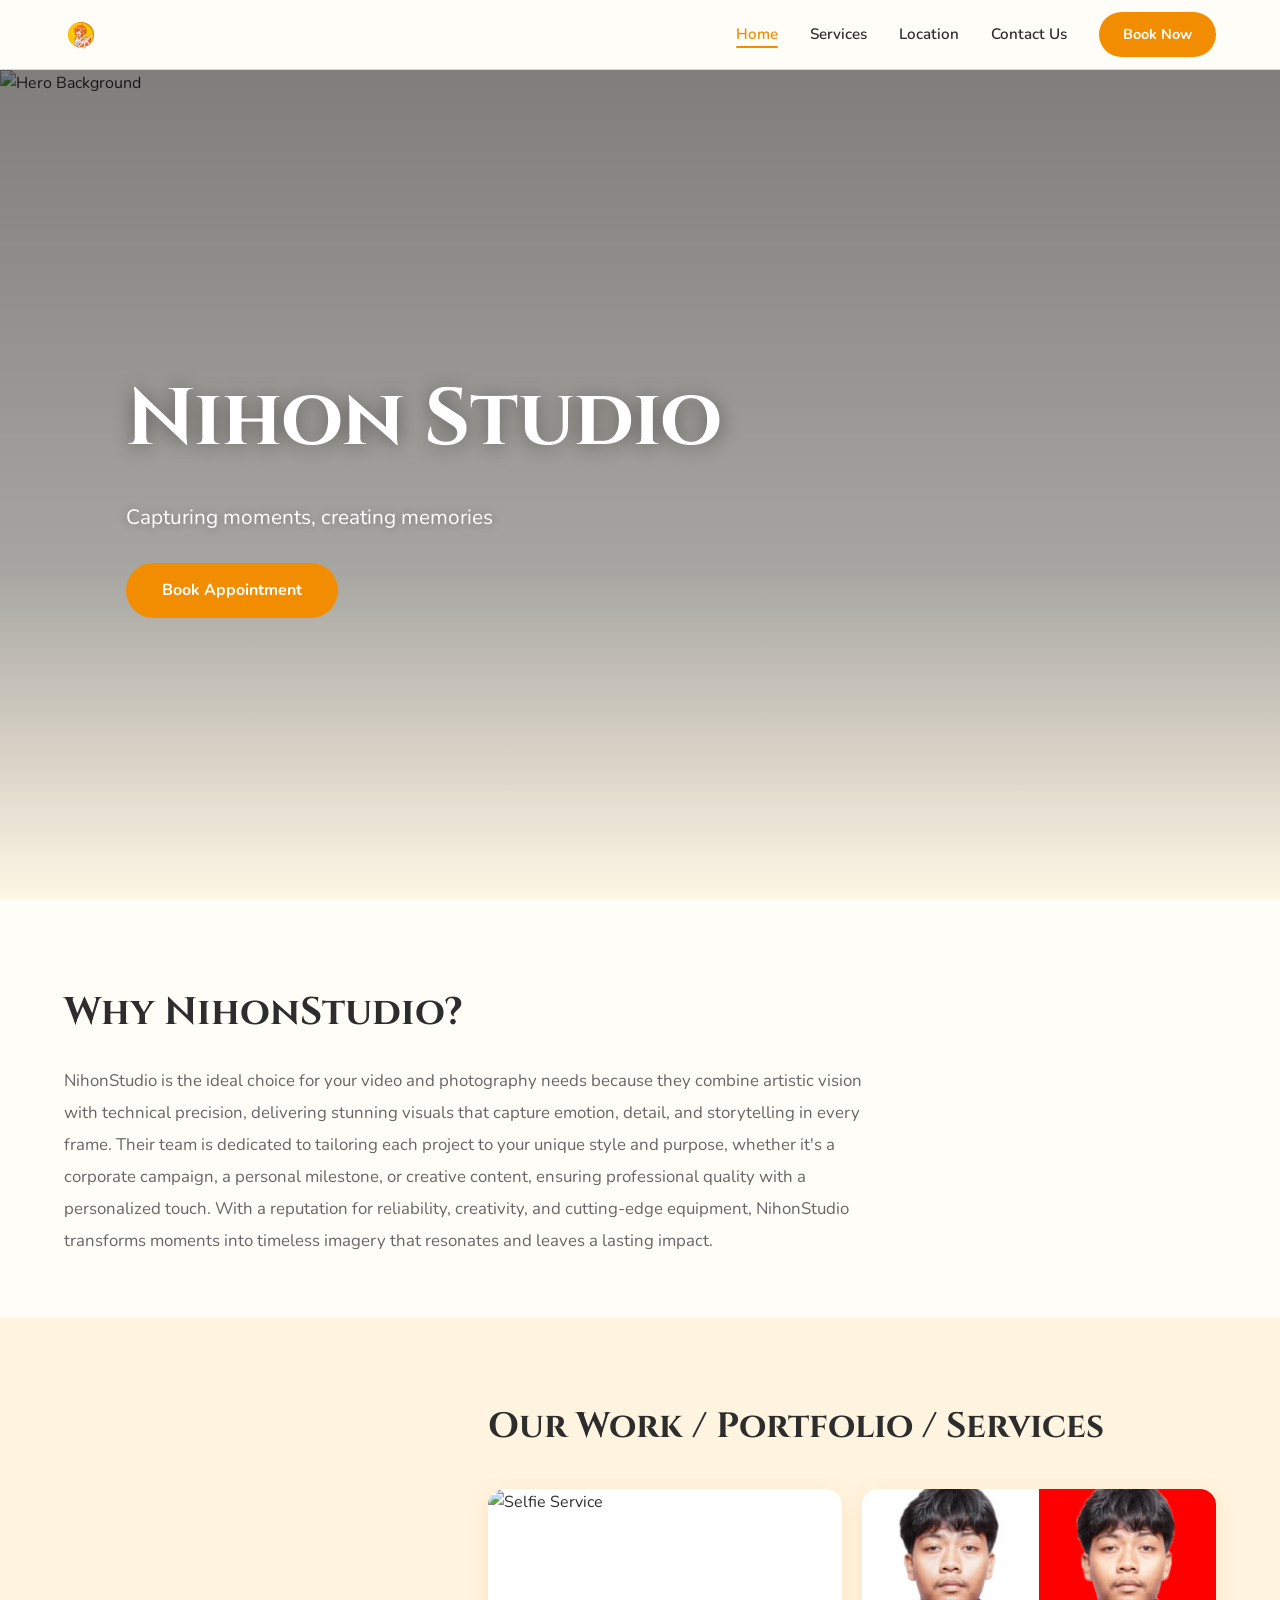
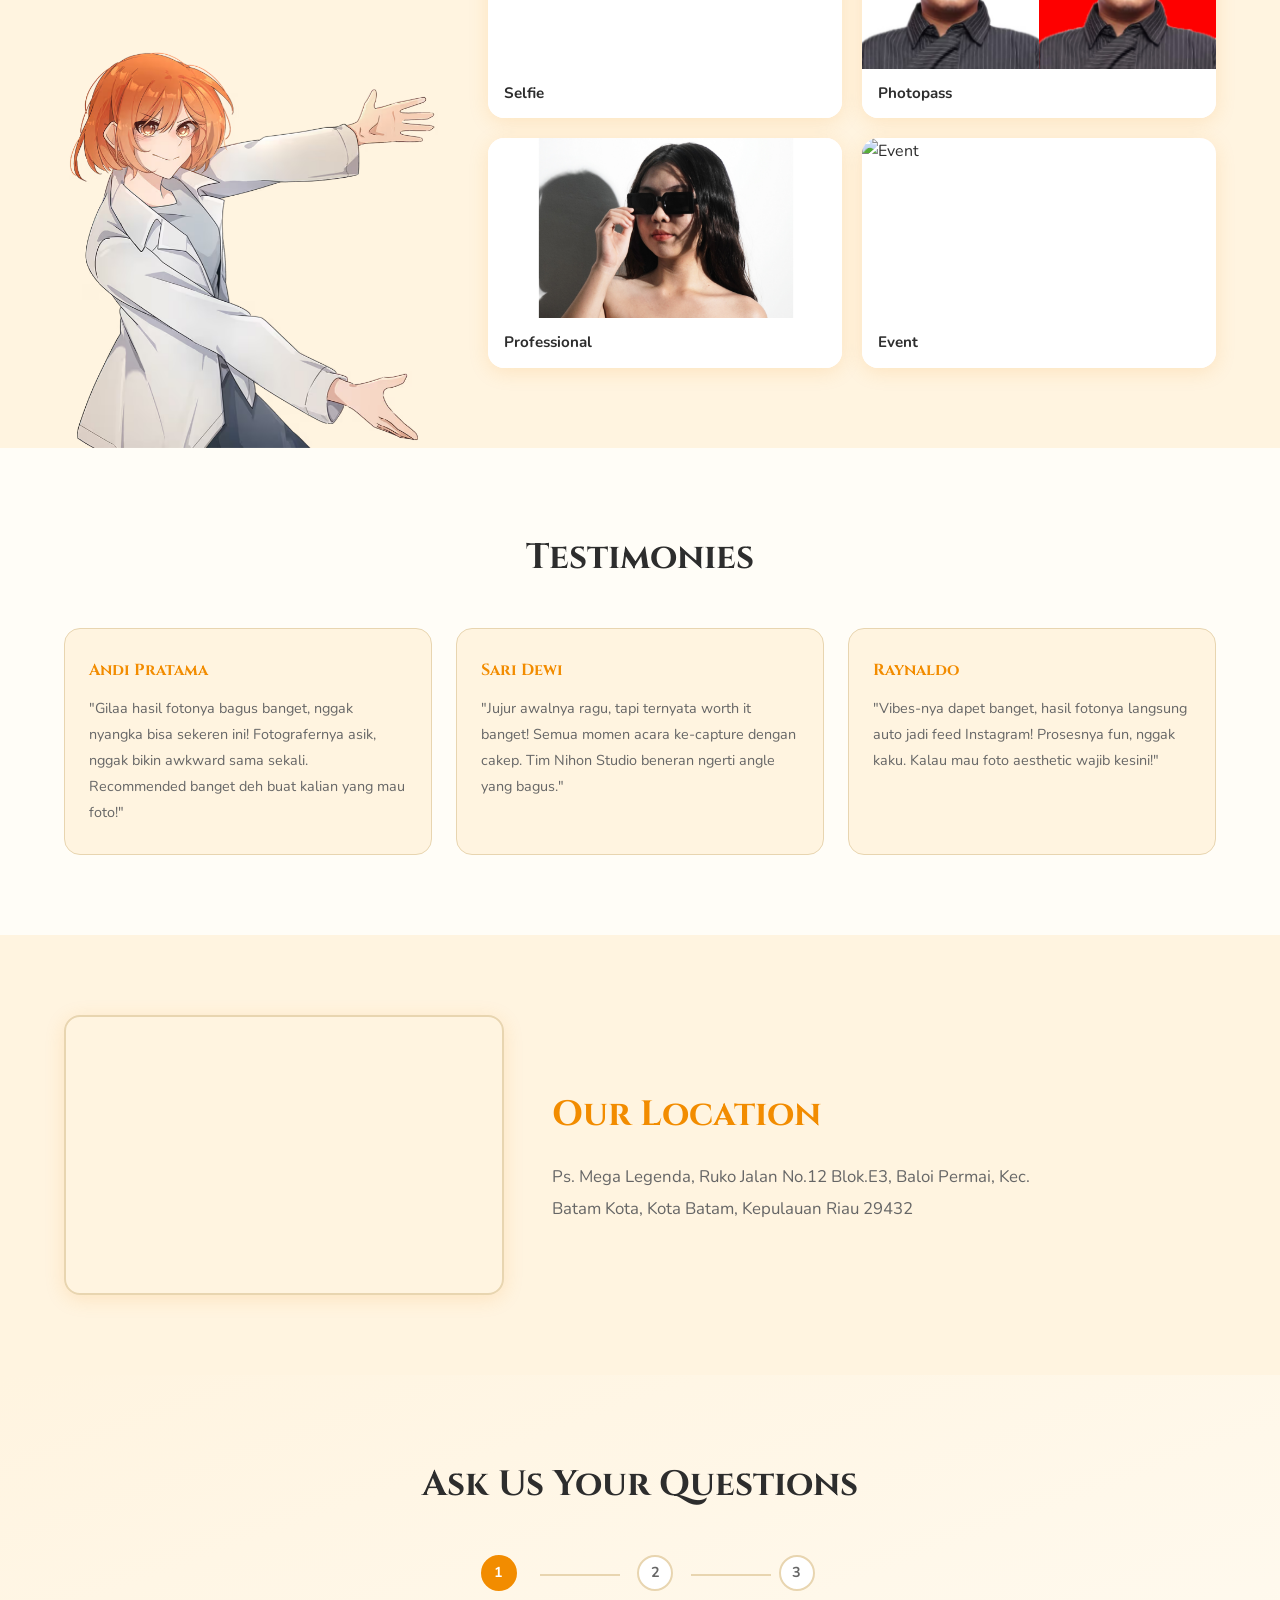
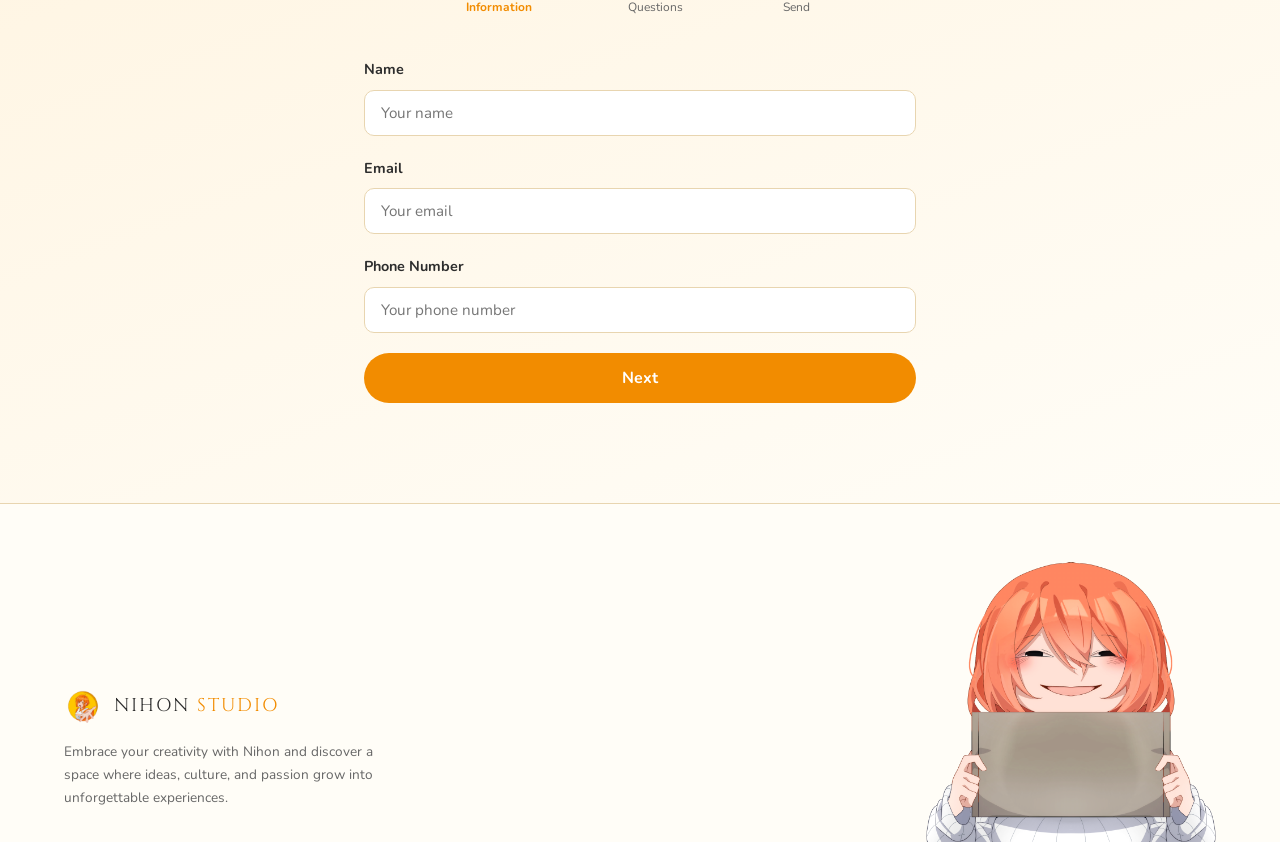
==== index.html @ 49ce142c "first commit" ====
<!DOCTYPE html>
<html lang="id">
<head>
  <meta charset="UTF-8" />
  <meta name="viewport" content="width=device-width, initial-scale=1.0" />
  <title>Nihon Studio</title>

  <!-- Google Fonts -->
  <link rel="preconnect" href="https://fonts.googleapis.com" />
  <link rel="preconnect" href="https://fonts.gstatic.com" crossorigin />
  <link href="https://fonts.googleapis.com/css2?family=Cinzel:wght@700&family=Nunito:wght@400;600;700&display=swap" rel="stylesheet" />

  <!-- CSS Files -->
  <link rel="stylesheet" href="css/style.css" />
  <link rel="stylesheet" href="css/navbar.css" />
  <link rel="stylesheet" href="css/home.css" />
  <link rel="stylesheet" href="css/services.css" />
  <link rel="stylesheet" href="css/portfolio.css" />
  <link rel="stylesheet" href="css/location.css" />
  <link rel="stylesheet" href="css/contact.css" />
</head>
<body>

  <!-- ========== NAVBAR ========== -->
  <nav class="navbar" id="navbar">
    <div class="nav-container">
      <a href="#" class="nav-logo">
        <!-- Ganti src dengan path logo kamu, contoh: assets/img/logo.png -->
        <img src="assets/img/logo.png" alt="Nihon Studio Logo" class="logo-img" />
      </a>

      <!-- Hamburger Button (Mobile) -->
      <button class="hamburger" id="hamburger" aria-label="Toggle menu">
        <span></span>
        <span></span>
        <span></span>
      </button>

      <!-- Nav Links -->
      <ul class="nav-links" id="nav-links">
        <li><a href="#home" class="nav-link active">Home</a></li>
        <li><a href="#services" class="nav-link">Services</a></li>
        <li><a href="#location" class="nav-link">Location</a></li>
        <li><a href="#contact" class="nav-link">Contact Us</a></li>
        <li><a href="booking.html" class="btn-book">Book Now</a></li>
      </ul>
    </div>
  </nav>

  <!-- ========== SECTION: HERO ========== -->
  <section class="hero" id="home">
    <!-- Ganti src dengan gambar hero kamu, contoh: assets/img/hero-bg.jpg -->
    <img src="assets/img/hero-bg.jpg" alt="Hero Background" class="hero-bg-img" />
    <div class="hero-overlay"></div>

    <div class="hero-content">
      <h1 class="hero-title">Nihon Studio</h1>
      <p class="hero-subtitle">Capturing moments, creating memories</p>
      <a href="booking.html" class="btn-hero">Book Appointment</a>
    </div>
  </section>

  <!-- ========== SECTION: WHY NIHON STUDIO ========== -->
  <section class="about" id="about">
    <div class="container">
      <h2 class="section-title">Why NihonStudio?</h2>
      <p class="about-text">
        NihonStudio is the ideal choice for your video and photography needs because they combine artistic
        vision with technical precision, delivering stunning visuals that capture emotion, detail, and
        storytelling in every frame. Their team is dedicated to tailoring each project to your unique style and
        purpose, whether it's a corporate campaign, a personal milestone, or creative content, ensuring
        professional quality with a personalized touch. With a reputation for reliability, creativity, and
        cutting-edge equipment, NihonStudio transforms moments into timeless imagery that resonates
        and leaves a lasting impact.
      </p>
    </div>
  </section>

  <!-- ========== SECTION: PORTFOLIO & SERVICES ========== -->
  <section class="portfolio-services" id="services">
    <div class="container">
      <!-- Karakter samping kiri -->
      <!-- Ganti src dengan gambar karakter, contoh: assets/img/character-point.png -->
      <img src="assets/img/character-point.png" alt="Character" class="section-character" />

      <div class="ps-content">
        <h2 class="section-title" id="portfolio">Our Work / Portfolio / Services</h2>
        <div class="portfolio-grid">
          <!-- Card 1 -->
          <div class="portfolio-card">
            <!-- Ganti src dengan foto portofolio, contoh: assets/img/portfolio-selfie.jpg -->
            <img src="assets/img/portfolio-selfie.png" alt="Selfie Service" />
            <p class="card-label">Selfie</p>
          </div>
          <!-- Card 2 -->
          <div class="portfolio-card">
            <!-- Ganti src dengan foto portofolio, contoh: assets/img/portfolio-photopass.jpg -->
            <img src="assets/img/portfolio-photopass.jpeg" alt="Photopass Service" />
            <p class="card-label">Photopass</p>
          </div>
          <!-- Card 3 -->
          <div class="portfolio-card">
            <!-- Ganti src dengan foto portofolio, contoh: assets/img/portfolio-3.jpg -->
            <img src="assets/img/portfolio-3.jpeg" alt="Professional" />
            <p class="card-label">Professional</p>
          </div>
          <!-- Card 4 -->
          <div class="portfolio-card">
            <!-- Ganti src dengan foto portofolio, contoh: assets/img/portfolio-4.jpg -->
            <img src="assets/img/portfolio-4.jpeg" alt="Event" />
            <p class="card-label">Event</p>
          </div>
        </div>
      </div>
    </div>
  </section>

  <!-- ========== SECTION: TESTIMONIES ========== -->
  <section class="testimonies" id="testimonies">
    <div class="container">
      <h2 class="section-title">Testimonies</h2>
      <div class="testi-grid">
        <!-- Testimony 1 -->
        <div class="testi-card">
          <h4>Andi Pratama</h4>
          <p>"Gilaa hasil fotonya bagus banget, nggak nyangka bisa sekeren ini! Fotografernya asik, nggak bikin awkward sama sekali. Recommended banget deh buat kalian yang mau foto!"</p>
        </div>
        <!-- Testimony 2 -->
        <div class="testi-card">
          <h4>Sari Dewi</h4>
          <p>"Jujur awalnya ragu, tapi ternyata worth it banget! Semua momen acara ke-capture dengan cakep. Tim Nihon Studio beneran ngerti angle yang bagus."</p>
        </div>
        <!-- Testimony 3 -->
        <div class="testi-card">
          <h4>Raynaldo</h4>
          <p>"Vibes-nya dapet banget, hasil fotonya langsung auto jadi feed Instagram! Prosesnya fun, nggak kaku. Kalau mau foto aesthetic wajib kesini!"</p>
        </div>
      </div>
    </div>
  </section>

  <!-- ========== SECTION: LOCATION ========== -->
  <section class="location" id="location">
    <div class="container location-container">
      <!-- Ganti src iframe dengan embed Google Maps lokasi kamu -->
      <div class="map-wrapper">
        <iframe
          src="https://www.google.com/maps/embed?pb=!1m18!1m12!1m3!1d3988.0!2d104.0605155!3d1.1021342!2m3!1f0!2f0!3f0!3m2!1i1024!2i768!4f13.1!3m3!1m2!1s0x31d9890039c33c35%3A0xaa52d739529e3c97!2sNihon%20Studio!5e0!3m2!1sen!2sid!4v1234567890"
          allowfullscreen=""
          loading="lazy"
          referrerpolicy="no-referrer-when-downgrade"
          title="Nihon Studio Location">
        </iframe>
      </div>
      <div class="location-info">
        <h2 class="section-title orange">Our Location</h2>
        <p>Ps. Mega Legenda, Ruko Jalan No.12 Blok.E3, Baloi Permai, Kec. Batam Kota, Kota Batam, Kepulauan Riau 29432</p>
      </div>
    </div>
  </section>

  <!-- ========== SECTION: CONTACT ========== -->
  <section class="contact" id="contact">
    <div class="container">
      <h2 class="section-title">Ask Us Your Questions</h2>

      <!-- Step Indicator -->
      <div class="step-indicator">
        <div class="step active">
          <span class="step-num">1</span>
          <span class="step-label">Information</span>
        </div>
        <div class="step-line"></div>
        <div class="step">
          <span class="step-num">2</span>
          <span class="step-label">Questions</span>
        </div>
        <div class="step-line"></div>
        <div class="step">
          <span class="step-num">3</span>
          <span class="step-label">Send</span>
        </div>
      </div>

      <!-- Form Step 1: Informasi -->
      <div class="form-step active" id="step-1">
        <div class="form-group">
          <label for="name">Name</label>
          <input type="text" id="name" placeholder="Your name" />
        </div>
        <div class="form-group">
          <label for="email">Email</label>
          <input type="email" id="email" placeholder="Your email" />
        </div>
        <div class="form-group">
          <label for="phone">Phone Number</label>
          <input type="tel" id="phone" placeholder="Your phone number" />
        </div>
        <button class="btn-next" id="btn-next-1">Next</button>
      </div>

      <!-- Form Step 2: Pertanyaan -->
      <div class="form-step" id="step-2">
        <div class="form-group">
          <label for="question">Your Question</label>
          <textarea id="question" rows="4" placeholder="Type your question here..."></textarea>
        </div>
        <div class="form-buttons">
          <button class="btn-back" id="btn-back-2">Back</button>
          <button class="btn-next" id="btn-next-2">Next</button>
        </div>
      </div>

      <!-- Form Step 3: Kirim -->
      <div class="form-step" id="step-3">
        <div class="form-summary" id="form-summary">
          <!-- Diisi otomatis oleh JS -->
        </div>
        <div class="form-buttons">
          <button class="btn-back" id="btn-back-3">Back</button>
          <button class="btn-submit" id="btn-submit">Send</button>
        </div>
      </div>

    </div>
  </section>

  <!-- ========== FOOTER ========== -->
  <footer class="footer">
    <div class="container footer-container">
      <div class="footer-brand">
        <!-- Baris logo + nama studio sejajar -->
        <div class="footer-brand-top">
          <img src="assets/img/logo.png" alt="Nihon Studio" class="footer-logo" />
          <div class="footer-brand-name">
            <span class="nihon">NIHON </span><span class="studio">STUDIO</span>
          </div>
        </div>
        <small>Embrace your creativity with Nihon and discover a space where ideas, culture, and passion grow into unforgettable experiences.</small>
      </div>
      <!-- Karakter footer kanan -->
      <!-- Ganti src dengan karakter footer kamu, contoh: assets/img/footer-character.png -->
      <img src="assets/img/footer-character.png" alt="Footer Character" class="footer-character" />
    </div>
  </footer>

  <!-- JS Files -->
  <script src="js/main.js"></script>
  <script src="js/navbar.js"></script>
  <script src="js/animation.js"></script>
  <script src="js/contact.js"></script>

</body>
</html>
---- css/style.css ----
/* ============================================
   style.css — Global Styles & CSS Variables
   Nihon Studio
   ============================================ */

/* ---------- CSS Variables (Tema Warna) ---------- */
:root {
  --color-primary: #F28C00;       /* Oranye utama */
  --color-primary-light: #FFB347; /* Oranye muda */
  --color-primary-dark: #C97000;  /* Oranye gelap */
  --color-bg: #FFFDF7;            /* Background putih hangat */
  --color-bg-section: #FFF4E0;    /* Background section kuning muda */
  --color-text: #2D2D2D;          /* Teks utama */
  --color-text-muted: #666666;    /* Teks sekunder */
  --color-white: #FFFFFF;
  --color-border: #E8D5B0;

  --font-heading: 'Cinzel', serif;
  --font-body: 'Nunito', sans-serif;

  --radius-card: 16px;
  --radius-btn: 30px;
  --shadow-card: 0 4px 20px rgba(242, 140, 0, 0.15);
  --shadow-hover: 0 8px 32px rgba(242, 140, 0, 0.3);

  --transition: 0.3s ease;
  --navbar-height: 70px;
}

/* ---------- Reset & Base ---------- */
*, *::before, *::after {
  margin: 0;
  padding: 0;
  box-sizing: border-box;
}

html {
  scroll-behavior: smooth;
  font-size: 16px;
}

body {
  font-family: var(--font-body);
  background-color: var(--color-bg);
  color: var(--color-text);
  line-height: 1.7;
  overflow-x: hidden;
}

img {
  max-width: 100%;
  display: block;
}

a {
  text-decoration: none;
  color: inherit;
}

ul {
  list-style: none;
}

/* ---------- Container ---------- */
.container {
  width: 100%;
  max-width: 1200px;
  margin: 0 auto;
  padding: 0 24px;
}

/* ---------- Section Title ---------- */
.section-title {
  font-family: var(--font-heading);
  font-size: clamp(1.5rem, 4vw, 2.2rem);
  color: var(--color-text);
  margin-bottom: 1.2rem;
}

.section-title.orange {
  color: var(--color-primary);
}

/* ---------- Buttons Global ---------- */
.btn-primary {
  display: inline-block;
  background: var(--color-primary);
  color: var(--color-white);
  padding: 12px 32px;
  border-radius: var(--radius-btn);
  font-family: var(--font-body);
  font-weight: 700;
  font-size: 1rem;
  border: none;
  cursor: pointer;
  transition: background var(--transition), transform var(--transition), box-shadow var(--transition);
}

.btn-primary:hover {
  background: var(--color-primary-dark);
  transform: translateY(-2px);
  box-shadow: var(--shadow-hover);
}

.btn-primary:active {
  transform: translateY(0);
  box-shadow: none;
}

/* ---------- Scrollbar ---------- */
::-webkit-scrollbar {
  width: 6px;
}
::-webkit-scrollbar-track {
  background: var(--color-bg);
}
::-webkit-scrollbar-thumb {
  background: var(--color-primary-light);
  border-radius: 10px;
}
---- css/navbar.css ----
/* ============================================
   navbar.css — Navbar Styles
   Nihon Studio
   ============================================ */

.navbar {
  position: fixed;
  top: 0;
  left: 0;
  width: 100%;
  height: var(--navbar-height);
  background: rgba(255, 253, 247, 0.92);
  backdrop-filter: blur(10px);
  -webkit-backdrop-filter: blur(10px);
  border-bottom: 1px solid var(--color-border);
  z-index: 1000;
  transition: box-shadow var(--transition);
}

/* Tambah shadow saat di-scroll (diatur oleh navbar.js) */
.navbar.scrolled {
  box-shadow: 0 2px 20px rgba(242, 140, 0, 0.15);
}

.nav-container {
  max-width: 1200px;
  margin: 0 auto;
  padding: 0 24px;
  height: 100%;
  display: flex;
  align-items: center;
  justify-content: space-between;
}

/* ---------- Logo ---------- */
.nav-logo {
  display: flex;
  align-items: center;
  gap: 10px;
}

.logo-img {
  height: 42px;
  width: auto;
  object-fit: contain;
}

/* ---------- Nav Links ---------- */
.nav-links {
  display: flex;
  align-items: center;
  gap: 32px;
}

.nav-link {
  font-family: var(--font-body);
  font-weight: 600;
  font-size: 0.95rem;
  color: var(--color-text);
  position: relative;
  transition: color var(--transition);
}

/* Garis bawah animasi saat hover */
.nav-link::after {
  content: '';
  position: absolute;
  bottom: -4px;
  left: 0;
  width: 0;
  height: 2px;
  background: var(--color-primary);
  transition: width var(--transition);
  border-radius: 2px;
}

.nav-link:hover,
.nav-link.active {
  color: var(--color-primary);
}

.nav-link:hover::after,
.nav-link.active::after {
  width: 100%;
}

/* ---------- Book Now Button ---------- */
.btn-book {
  display: inline-block;
  background: var(--color-primary);
  color: var(--color-white) !important;
  padding: 10px 24px;
  border-radius: var(--radius-btn);
  font-weight: 700;
  font-size: 0.9rem;
  transition: background var(--transition), transform var(--transition), box-shadow var(--transition);
  white-space: nowrap;
}

.btn-book:hover {
  background: var(--color-primary-dark);
  transform: translateY(-2px);
  box-shadow: var(--shadow-hover);
}

.btn-book:active {
  transform: translateY(0);
}

/* ---------- Hamburger Button (Mobile) ---------- */
.hamburger {
  display: none;
  flex-direction: column;
  gap: 5px;
  background: none;
  border: none;
  cursor: pointer;
  padding: 6px;
  z-index: 1100;
}

.hamburger span {
  display: block;
  width: 26px;
  height: 3px;
  background: var(--color-text);
  border-radius: 3px;
  transition: all var(--transition);
}

/* Animasi hamburger → X saat menu terbuka */
.hamburger.open span:nth-child(1) {
  transform: translateY(8px) rotate(45deg);
}
.hamburger.open span:nth-child(2) {
  opacity: 0;
}
.hamburger.open span:nth-child(3) {
  transform: translateY(-8px) rotate(-45deg);
}

/* ============================================
   RESPONSIVE — Mobile
   ============================================ */
@media (max-width: 768px) {
  .hamburger {
    display: flex;
  }

  .nav-links {
    position: fixed;
    top: var(--navbar-height);
    left: 0;
    width: 100%;
    flex-direction: column;
    align-items: center;
    gap: 0;
    background: var(--color-bg);
    border-top: 1px solid var(--color-border);
    box-shadow: 0 8px 20px rgba(0,0,0,0.08);

    /* Hidden by default */
    max-height: 0;
    overflow: hidden;
    transition: max-height 0.4s ease, padding 0.3s ease;
    padding: 0;
  }

  /* Saat menu terbuka (diatur oleh navbar.js) */
  .nav-links.open {
    max-height: 500px;
    padding: 16px 0 24px;
  }

  .nav-links li {
    width: 100%;
    text-align: center;
  }

  .nav-link {
    display: block;
    padding: 12px 0;
    font-size: 1rem;
  }

  .btn-book {
    margin-top: 8px;
  }
}
---- css/home.css ----
/* ============================================
   home.css — Hero & About Section
   Nihon Studio
   ============================================ */

/* ========== HERO SECTION ========== */
.hero {
  position: relative;
  width: 100%;
  /* Tinggi hero: full layar dikurangi navbar */
  min-height: calc(100vh - var(--navbar-height));
  margin-top: var(--navbar-height);
  display: flex;
  align-items: center;
  justify-content: center;
  overflow: hidden;
}

/* Gambar background hero */
.hero-bg-img {
  position: absolute;
  inset: 0;
  width: 100%;
  height: 100%;
  object-fit: cover;
  object-position: center top;
  z-index: 0;
}

/* Overlay gelap transparan di atas background */
.hero-overlay {
  position: absolute;
  inset: 0;
  background: linear-gradient(
    to bottom,
    rgba(0, 0, 0, 0.50) 0%,
    rgba(0, 0, 0, 0.35) 60%,
    rgba(255, 244, 224, 0.8) 100%
  );
  z-index: 1;
}

/* Gambar karakter/mascot di hero */
.hero-character {
  position: absolute;
  bottom: 0;
  right: 8%;
  height: 85%;
  width: auto;
  object-fit: contain;
  z-index: 2;
  /* Karakter sedikit muncul dari bawah saat halaman load */
  animation: characterSlideUp 0.8s ease-out forwards;
}

@keyframes characterSlideUp {
  from {
    transform: translateY(60px);
    opacity: 0;
  }
  to {
    transform: translateY(0);
    opacity: 1;
  }
}

/* Konten teks hero */
.hero-content {
  position: relative;
  z-index: 3;
  text-align: left;
  padding: 0 24px;
  max-width: 1200px;
  width: 100%;
  margin: 0 auto;
  margin-left: 8%;
}

.hero-title {
  font-family: var(--font-heading);
  font-size: clamp(2.5rem, 7vw, 5rem);
  color: var(--color-white);
  text-shadow: 0 2px 20px rgba(0,0,0,0.4);
  animation: fadeInUp 0.7s ease-out 0.2s both;
}

.hero-subtitle {
  font-size: clamp(1rem, 2.5vw, 1.3rem);
  color: var(--color-white);
  margin-top: 12px;
  text-shadow: 0 1px 10px rgba(0,0,0,0.3);
  animation: fadeInUp 0.7s ease-out 0.4s both;
}

/* Tombol Book Appointment */
.btn-hero {
  display: inline-block;
  margin-top: 28px;
  background: var(--color-primary);
  color: var(--color-white);
  padding: 14px 36px;
  border-radius: var(--radius-btn);
  font-family: var(--font-body);
  font-weight: 700;
  font-size: 1rem;
  transition: background var(--transition), transform var(--transition), box-shadow var(--transition);
  animation: fadeInUp 0.7s ease-out 0.6s both;
}

.btn-hero:hover {
  background: var(--color-primary-dark);
  transform: translateY(-3px);
  box-shadow: 0 10px 30px rgba(242, 140, 0, 0.4);
}

.btn-hero:active {
  transform: translateY(0);
}

/* Animasi umum fade up */
@keyframes fadeInUp {
  from {
    opacity: 0;
    transform: translateY(24px);
  }
  to {
    opacity: 1;
    transform: translateY(0);
  }
}

/* ========== ABOUT SECTION ========== */
.about {
  padding: 80px 0 60px;
  background: var(--color-bg);
  overflow: visible;
  position: relative;
  z-index: 0;
}

.about .section-title {
  font-size: clamp(1.6rem, 4vw, 2.4rem);
  margin-bottom: 20px;
}

.about-text {
  font-size: clamp(0.9rem, 2vw, 1.05rem);
  color: var(--color-text-muted);
  max-width: 820px;
  line-height: 1.9;
}

/* ============================================
   RESPONSIVE — Tablet & Mobile
   ============================================ */
@media (max-width: 900px) {
  .hero-character {
    height: 65%;
    right: 2%;
    opacity: 0.7;
  }
}

@media (max-width: 600px) {
  .hero-content {
    margin-left: 0;
    text-align: center;
  }

  .hero-character {
    height: 50%;
    right: 0;
    opacity: 0.5;
  }

  .btn-hero {
    padding: 12px 28px;
  }
}
---- css/portfolio.css ----
/* ============================================
   services.css & portfolio.css gabungan
   karena di wireframe keduanya 1 section
   Nihon Studio
   ============================================ */

/* ========== PORTFOLIO & SERVICES SECTION ========== */
.portfolio-services {
  position: relative;
  padding: 80px 0 80px;
  background: var(--color-bg-section);
  /* overflow: hidden dihapus agar karakter bisa melampaui batas atas */
  overflow: visible;
}

.portfolio-services .container {
  display: flex;
  align-items: flex-end;   /* rata bawah agar karakter berdiri di dasar */
  gap: 40px;
}

/* Karakter di sisi kiri section — ikuti wireframe: tinggi & melampaui section */
.section-character {
  width: clamp(200px, 30vw, 520px);   /* lebih besar dari sebelumnya */
  height: auto;
  object-fit: contain;
  flex-shrink: 0;
  align-self: flex-end;
  /* Geser ke atas agar karakter "muncul" dari luar section */
  margin-bottom: -80px;   /* turun sejajar dasar section */
  margin-top: -120px;     /* muncul melewati batas atas section */
  position: relative;
  z-index: 2;
}

/* Konten kanan */
.ps-content {
  flex: 1;
}

.ps-content .section-title {
  margin-bottom: 32px;
}

/* ---------- Portfolio Grid ---------- */
.portfolio-grid {
  display: grid;
  grid-template-columns: repeat(2, 1fr);
  gap: 20px;
}

.portfolio-card {
  background: var(--color-white);
  border-radius: var(--radius-card);
  overflow: hidden;
  box-shadow: var(--shadow-card);
  transition: transform var(--transition), box-shadow var(--transition);
  cursor: pointer;
}

.portfolio-card:hover {
  transform: translateY(-6px);
  box-shadow: var(--shadow-hover);
}

.portfolio-card img {
  width: 100%;
  height: 180px;
  object-fit: cover;
  display: block;
  transition: transform 0.4s ease;
}

.portfolio-card:hover img {
  transform: scale(1.05);
}

.card-label {
  font-weight: 700;
  font-size: 0.95rem;
  color: var(--color-text);
  padding: 12px 16px;
  background: var(--color-white);
}

/* ========== TESTIMONIES SECTION ========== */
.testimonies {
  padding: 80px 0;
  background: var(--color-bg);
}

.testimonies .section-title {
  text-align: center;
  margin-bottom: 40px;
}

/* ---------- Testimony Grid ---------- */
.testi-grid {
  display: grid;
  grid-template-columns: repeat(3, 1fr);
  gap: 24px;
}

.testi-card {
  background: var(--color-bg-section);
  border-radius: var(--radius-card);
  padding: 28px 24px;
  border: 1px solid var(--color-border);
  transition: transform var(--transition), box-shadow var(--transition);
}

.testi-card:hover {
  transform: translateY(-4px);
  box-shadow: var(--shadow-card);
}

.testi-card h4 {
  font-family: var(--font-heading);
  font-size: 1rem;
  color: var(--color-primary);
  margin-bottom: 12px;
}

.testi-card p {
  font-size: 0.9rem;
  color: var(--color-text-muted);
  line-height: 1.8;
}

/* ============================================
   RESPONSIVE
   ============================================ */
@media (max-width: 900px) {
  .portfolio-services .container {
    flex-direction: column;
    align-items: center;
  }

  .section-character {
    width: 200px;
    margin-top: -60px;
    margin-bottom: -60px;
    align-self: flex-end;
  }

  .testi-grid {
    grid-template-columns: 1fr;
    max-width: 500px;
    margin: 0 auto;
  }
}

@media (max-width: 600px) {
  .portfolio-grid {
    grid-template-columns: 1fr;
  }

  .portfolio-card img {
    height: 200px;
  }
}
---- css/location.css ----
/* ============================================
   location.css — Location Section Styles
   Nihon Studio
   ============================================ */

.location {
  padding: 80px 0;
  background: var(--color-bg-section);
}

/* Layout dua kolom: peta kiri, teks kanan */
.location-container {
  display: flex;
  align-items: center;
  gap: 48px;
}

/* ---------- Google Maps Wrapper ---------- */
.map-wrapper {
  flex: 0 0 auto;
  width: clamp(260px, 40%, 440px);
  height: 280px;
  border-radius: var(--radius-card);
  overflow: hidden;
  box-shadow: var(--shadow-card);
  border: 2px solid var(--color-border);
}

.map-wrapper iframe {
  width: 100%;
  height: 100%;
  border: none;
  display: block;
}

/* ---------- Location Info ---------- */
.location-info {
  flex: 1;
}

.location-info .section-title {
  font-size: clamp(1.5rem, 4vw, 2.2rem);
  color: var(--color-primary);
  margin-bottom: 16px;
}

.location-info p {
  font-size: clamp(0.9rem, 2vw, 1.05rem);
  color: var(--color-text-muted);
  line-height: 1.9;
  max-width: 500px;
}

/* ============================================
   RESPONSIVE
   ============================================ */
@media (max-width: 768px) {
  .location-container {
    flex-direction: column;
    align-items: stretch;
    gap: 28px;
  }

  .map-wrapper {
    width: 100%;
    height: 240px;
  }
}
---- css/contact.css ----
/* ============================================
   contact.css — Contact / Ask Us Section
   Nihon Studio
   ============================================ */

.contact {
  padding: 80px 0 100px;
  background: linear-gradient(160deg, var(--color-bg-section) 0%, var(--color-bg) 100%);
}

.contact .container {
  max-width: 600px;
}

.contact .section-title {
  text-align: center;
  margin-bottom: 40px;
}

/* ========== STEP INDICATOR ========== */
.step-indicator {
  display: flex;
  align-items: center;
  justify-content: center;
  gap: 0;
  margin-bottom: 40px;
}

.step {
  display: flex;
  flex-direction: column;
  align-items: center;
  gap: 6px;
}

.step-num {
  width: 36px;
  height: 36px;
  border-radius: 50%;
  border: 2px solid var(--color-border);
  background: var(--color-white);
  color: var(--color-text-muted);
  font-weight: 700;
  font-size: 0.9rem;
  display: flex;
  align-items: center;
  justify-content: center;
  transition: background var(--transition), border-color var(--transition), color var(--transition);
}

.step-label {
  font-size: 0.75rem;
  color: var(--color-text-muted);
  transition: color var(--transition);
}

/* Step aktif */
.step.active .step-num {
  background: var(--color-primary);
  border-color: var(--color-primary);
  color: var(--color-white);
}

.step.active .step-label {
  color: var(--color-primary);
  font-weight: 700;
}

/* Step sudah selesai */
.step.done .step-num {
  background: var(--color-primary-light);
  border-color: var(--color-primary-light);
  color: var(--color-white);
}

/* Garis penghubung antar step */
.step-line {
  flex: 1;
  height: 2px;
  background: var(--color-border);
  margin: 0 8px;
  margin-bottom: 22px;
  transition: background var(--transition);
  max-width: 80px;
}

.step-line.done {
  background: var(--color-primary-light);
}

/* ========== FORM STEPS ========== */
.form-step {
  display: none;
  animation: fadeInUp 0.35s ease-out forwards;
}

.form-step.active {
  display: block;
}

/* ---------- Form Group ---------- */
.form-group {
  margin-bottom: 20px;
}

.form-group label {
  display: block;
  font-weight: 700;
  font-size: 0.9rem;
  margin-bottom: 8px;
  color: var(--color-text);
}

.form-group input,
.form-group textarea {
  width: 100%;
  padding: 12px 16px;
  border: 1.5px solid var(--color-border);
  border-radius: 10px;
  font-family: var(--font-body);
  font-size: 0.95rem;
  color: var(--color-text);
  background: var(--color-white);
  transition: border-color var(--transition), box-shadow var(--transition);
  outline: none;
  resize: vertical;
}

.form-group input:focus,
.form-group textarea:focus {
  border-color: var(--color-primary);
  box-shadow: 0 0 0 3px rgba(242, 140, 0, 0.15);
}

/* ---------- Buttons ---------- */
.btn-next,
.btn-submit {
  display: block;
  width: 100%;
  padding: 14px;
  background: var(--color-primary);
  color: var(--color-white);
  border: none;
  border-radius: var(--radius-btn);
  font-family: var(--font-body);
  font-weight: 700;
  font-size: 1rem;
  cursor: pointer;
  transition: background var(--transition), transform var(--transition), box-shadow var(--transition);
  margin-top: 8px;
}

.btn-next:hover,
.btn-submit:hover {
  background: var(--color-primary-dark);
  transform: translateY(-2px);
  box-shadow: var(--shadow-hover);
}

.btn-next:active,
.btn-submit:active {
  transform: translateY(0);
}

.btn-back {
  display: block;
  width: 100%;
  padding: 13px;
  background: transparent;
  color: var(--color-primary);
  border: 2px solid var(--color-primary);
  border-radius: var(--radius-btn);
  font-family: var(--font-body);
  font-weight: 700;
  font-size: 1rem;
  cursor: pointer;
  transition: background var(--transition), color var(--transition);
  margin-bottom: 12px;
}

.btn-back:hover {
  background: var(--color-bg-section);
}

.form-buttons {
  display: flex;
  flex-direction: column;
  gap: 0;
}

/* ---------- Form Summary (Step 3) ---------- */
.form-summary {
  background: var(--color-bg-section);
  border-radius: var(--radius-card);
  padding: 24px;
  border: 1px solid var(--color-border);
  margin-bottom: 20px;
}

.form-summary p {
  font-size: 0.95rem;
  margin-bottom: 8px;
  color: var(--color-text);
}

.form-summary p span {
  color: var(--color-primary);
  font-weight: 700;
}

/* ========== FOOTER ========== */
.footer {
  background: var(--color-bg);
  border-top: 1px solid var(--color-border);
  padding: 48px 0 32px;
}

.footer-container {
  display: flex;
  align-items: flex-end;
  justify-content: space-between;
  gap: 24px;
  position: relative;
}

.footer-brand {
  display: flex;
  flex-direction: column;
  gap: 10px;
  max-width: 320px;
}

/* Baris logo + nama studio sejajar horizontal */
.footer-brand-top {
  display: flex;
  align-items: center;
  gap: 12px;
}

.footer-logo {
  height: 48px;
  width: auto;
  object-fit: contain;
  flex-shrink: 0;
}

/* Nama studio: "Nihon" hitam, "Studio" oranye */
.footer-brand-name {
  font-family: var(--font-heading);
  font-size: 1.15rem;
  letter-spacing: 2px;
  line-height: 1;
}

.footer-brand-name .nihon {
  color: var(--color-text);    /* hitam */
}

.footer-brand-name .studio {
  color: var(--color-primary); /* oranye */
}

/* Sembunyikan elemen <p> lama (diganti oleh HTML baru) */
.footer-brand > p {
  display: none;
}

.footer-brand small {
  font-size: 0.85rem;
  color: var(--color-text-muted);
  line-height: 1.7;
}

/* Karakter footer di kanan bawah */
.footer-character {
  height: clamp(200px, 32vw, 290px);
  width: auto;
  object-fit: contain;
  align-self: flex-end;
  margin-bottom: -32px; /* menyentuh dasar footer */
}

/* ============================================
   RESPONSIVE
   ============================================ */
@media (max-width: 600px) {
  .contact .container {
    max-width: 100%;
  }

  .footer-container {
    flex-direction: column;
    align-items: center;
    text-align: center;
  }

  .footer-character {
    height: 160px;
  }
}
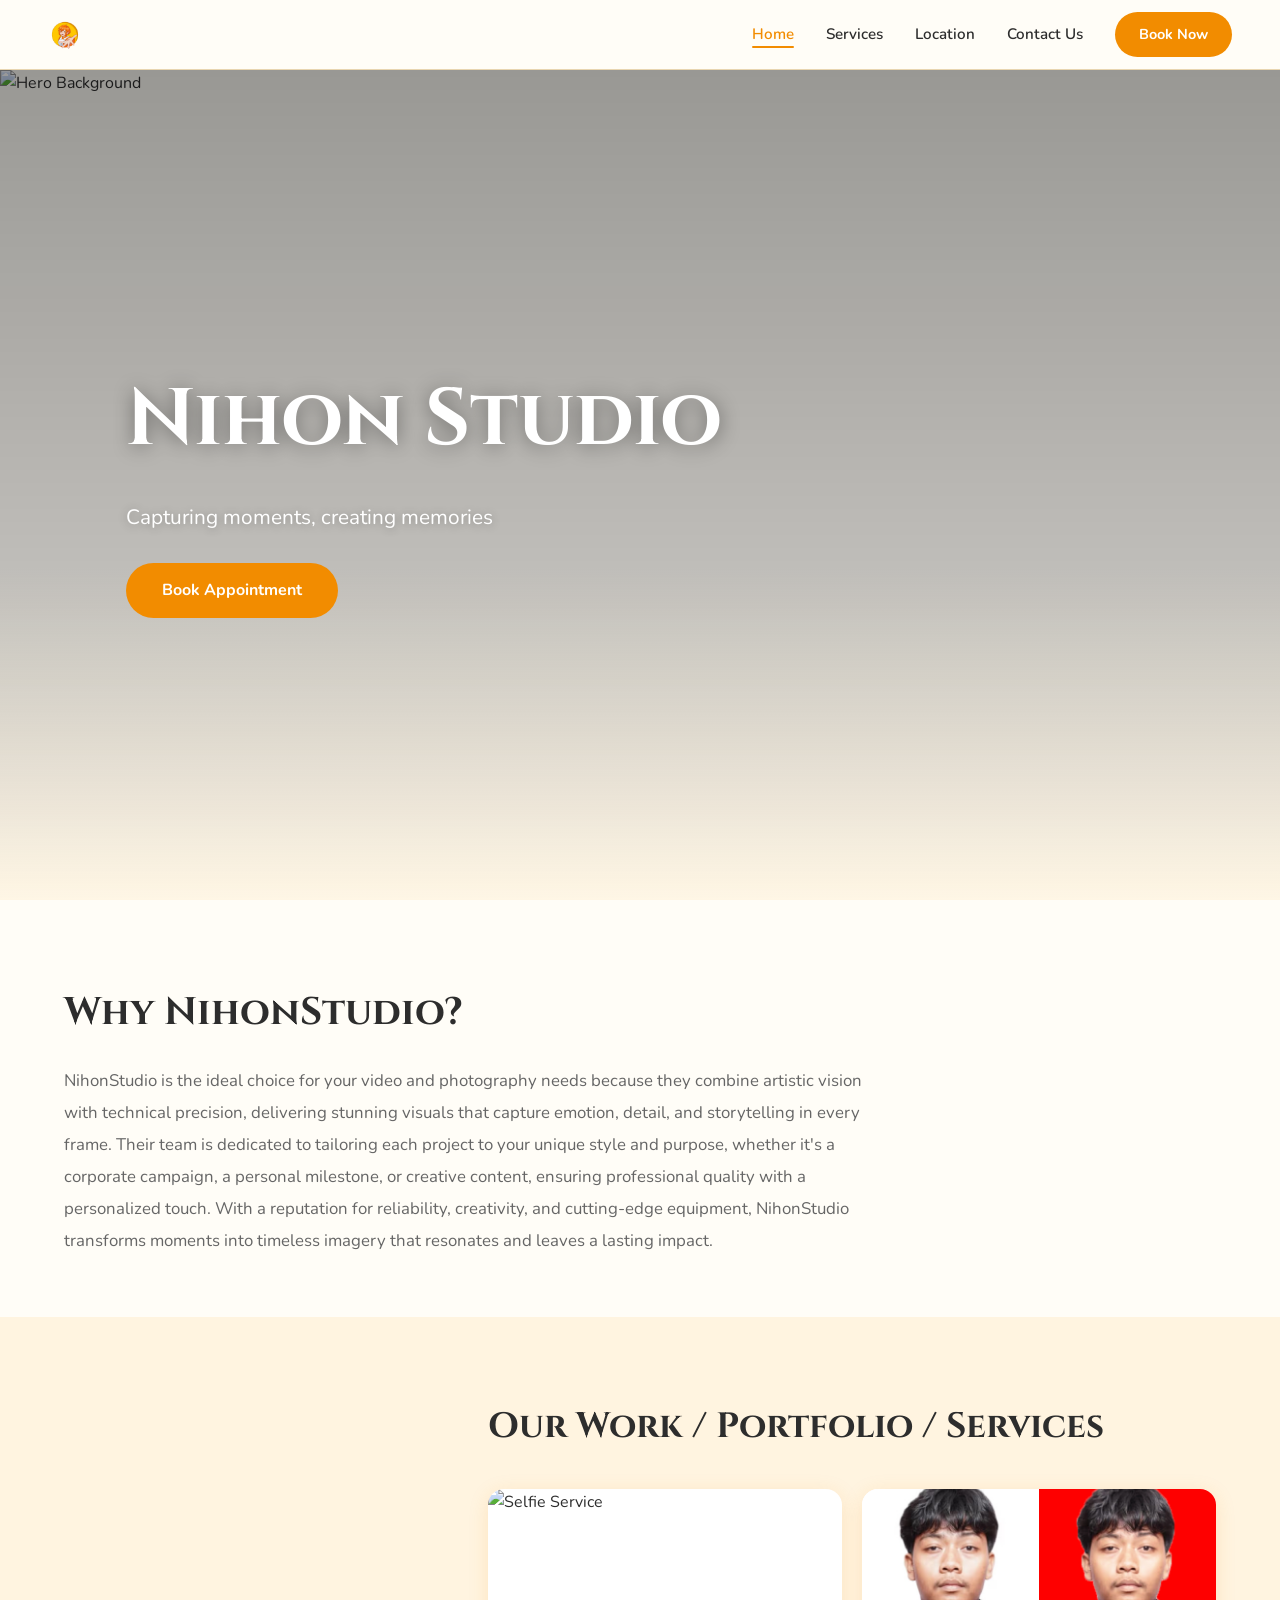
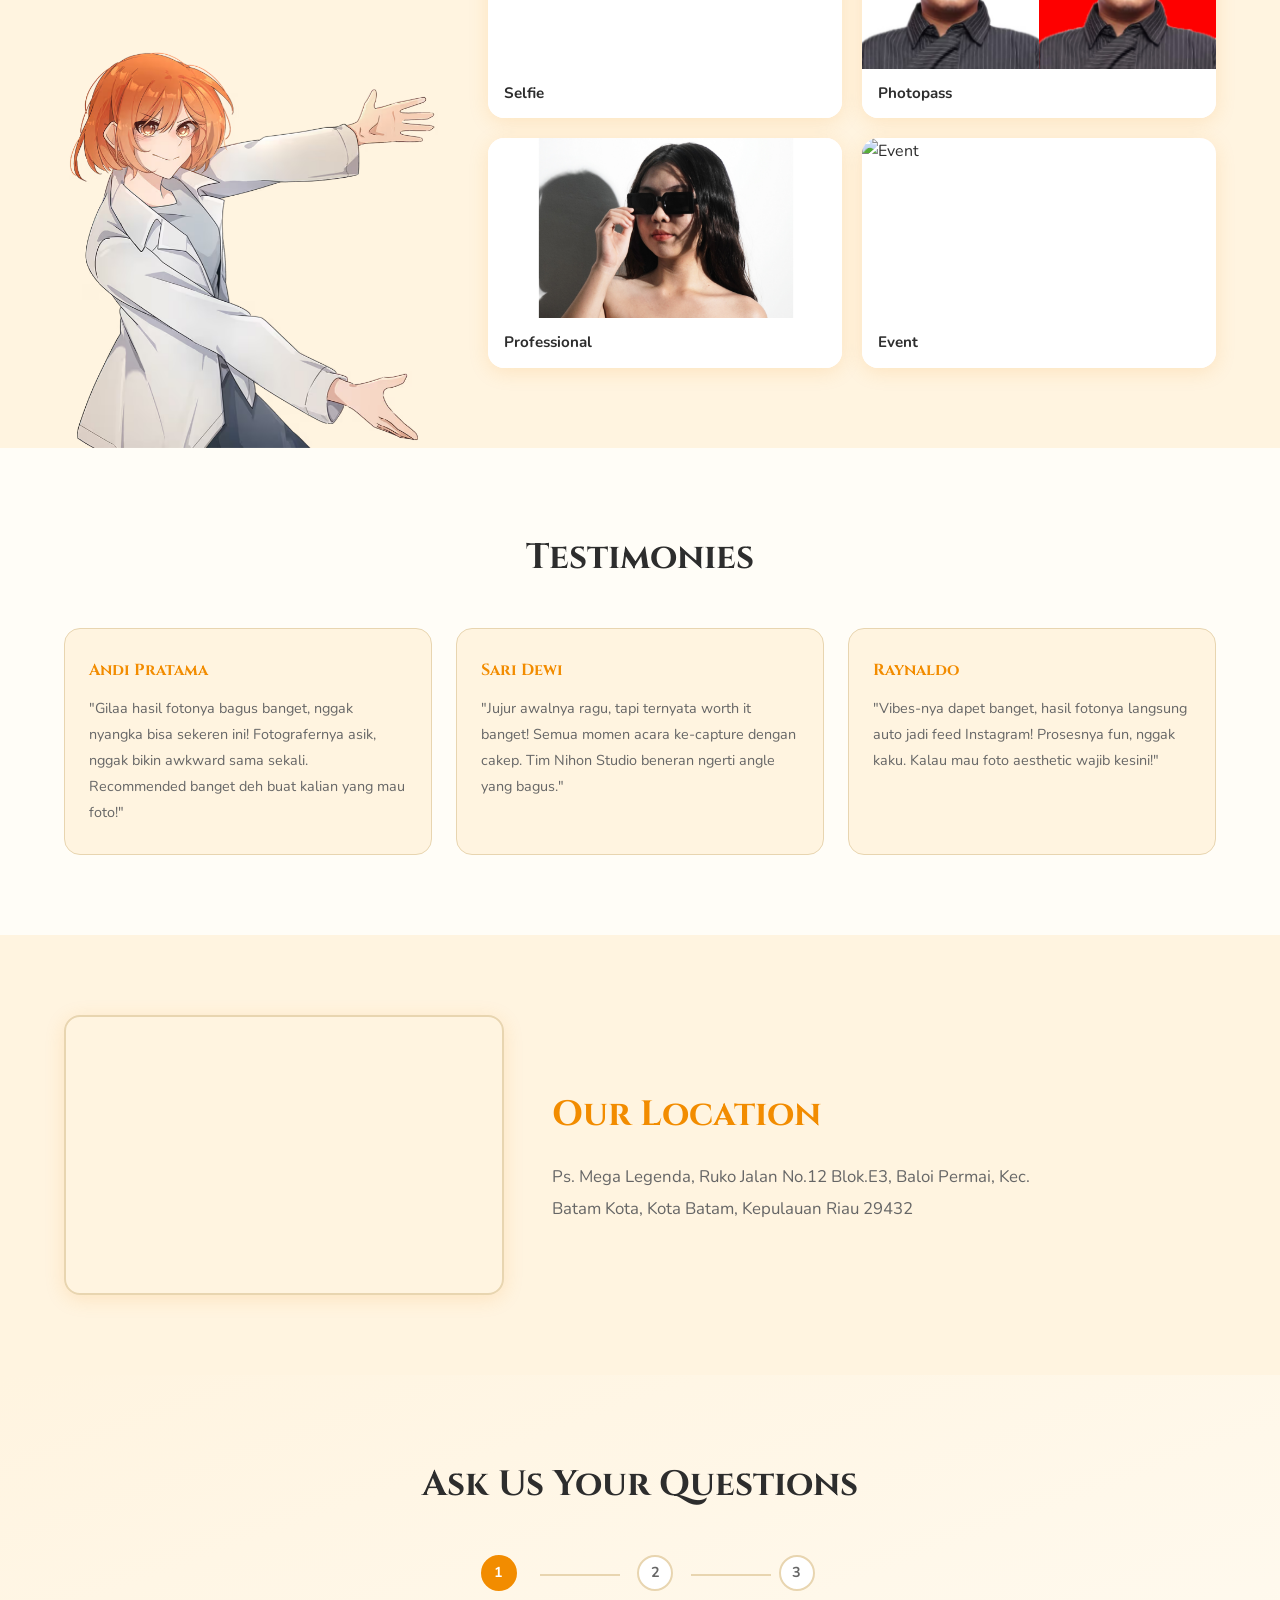
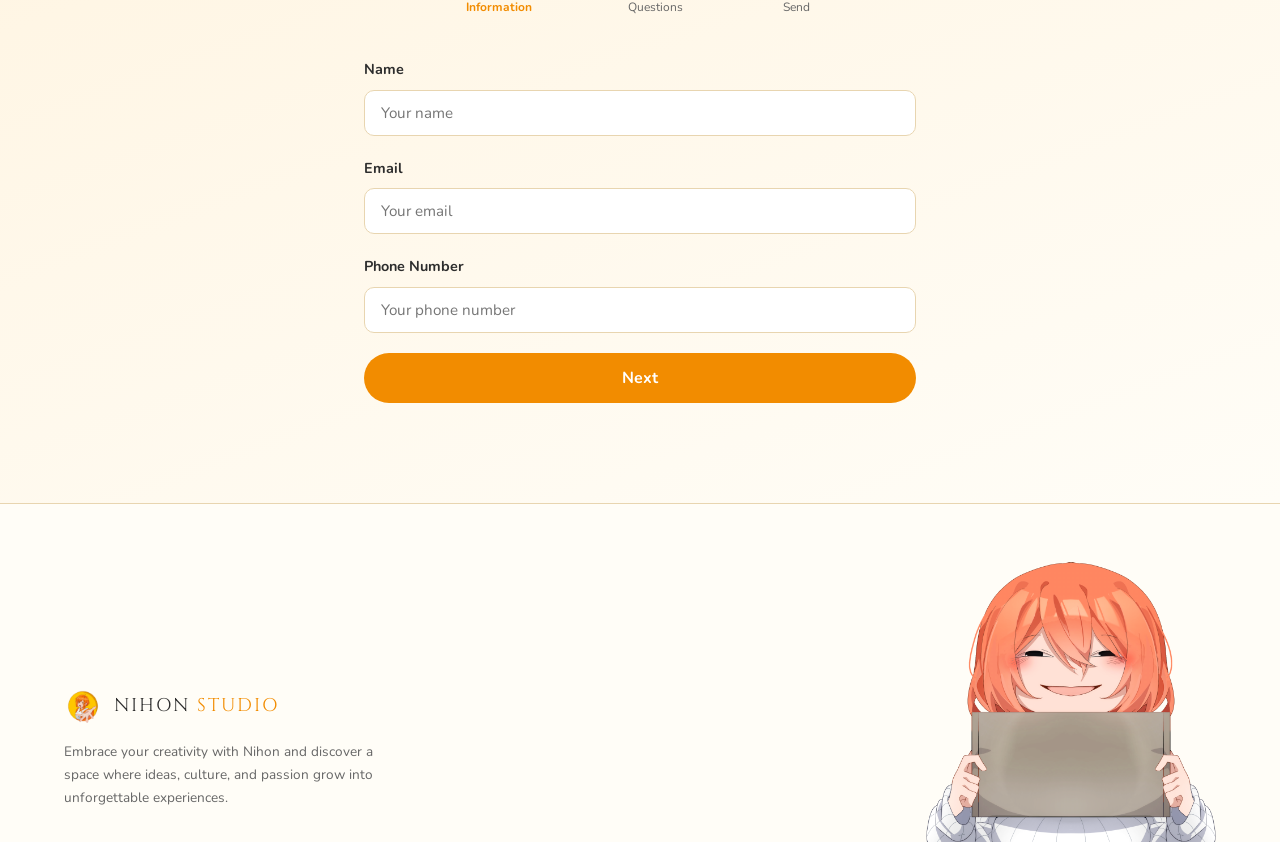
==== commit 069726a5: "update index dan booking" ====
--- a/index.html
+++ b/index.html
@@ -142,7 +142,7 @@
   <!-- ========== SECTION: LOCATION ========== -->
   <section class="location" id="location">
     <div class="container location-container">
-      <!-- Ganti src iframe dengan embed Google Maps lokasi kamu -->
+      <!-- Ganti src iframe dengan embed Google Maps lokasi kamu -->  
       <div class="map-wrapper">
         <iframe
           src="https://www.google.com/maps/embed?pb=!1m18!1m12!1m3!1d3988.0!2d104.0605155!3d1.1021342!2m3!1f0!2f0!3f0!3m2!1i1024!2i768!4f13.1!3m3!1m2!1s0x31d9890039c33c35%3A0xaa52d739529e3c97!2sNihon%20Studio!5e0!3m2!1sen!2sid!4v1234567890"
--- a/css/navbar.css
+++ b/css/navbar.css
@@ -23,9 +23,8 @@
 }
 
 .nav-container {
-  max-width: 1200px;
-  margin: 0 auto;
-  padding: 0 24px;
+  width: 100%;
+  padding: 0 48px;
   height: 100%;
   display: flex;
   align-items: center;
--- a/css/home.css
+++ b/css/home.css
@@ -33,8 +33,8 @@
   inset: 0;
   background: linear-gradient(
     to bottom,
-    rgba(0, 0, 0, 0.50) 0%,
-    rgba(0, 0, 0, 0.35) 60%,
+    rgba(0, 0, 0, 0.40) 0%,
+    rgba(0, 0, 0, 0.25) 60%,
     rgba(255, 244, 224, 0.8) 100%
   );
   z-index: 1;
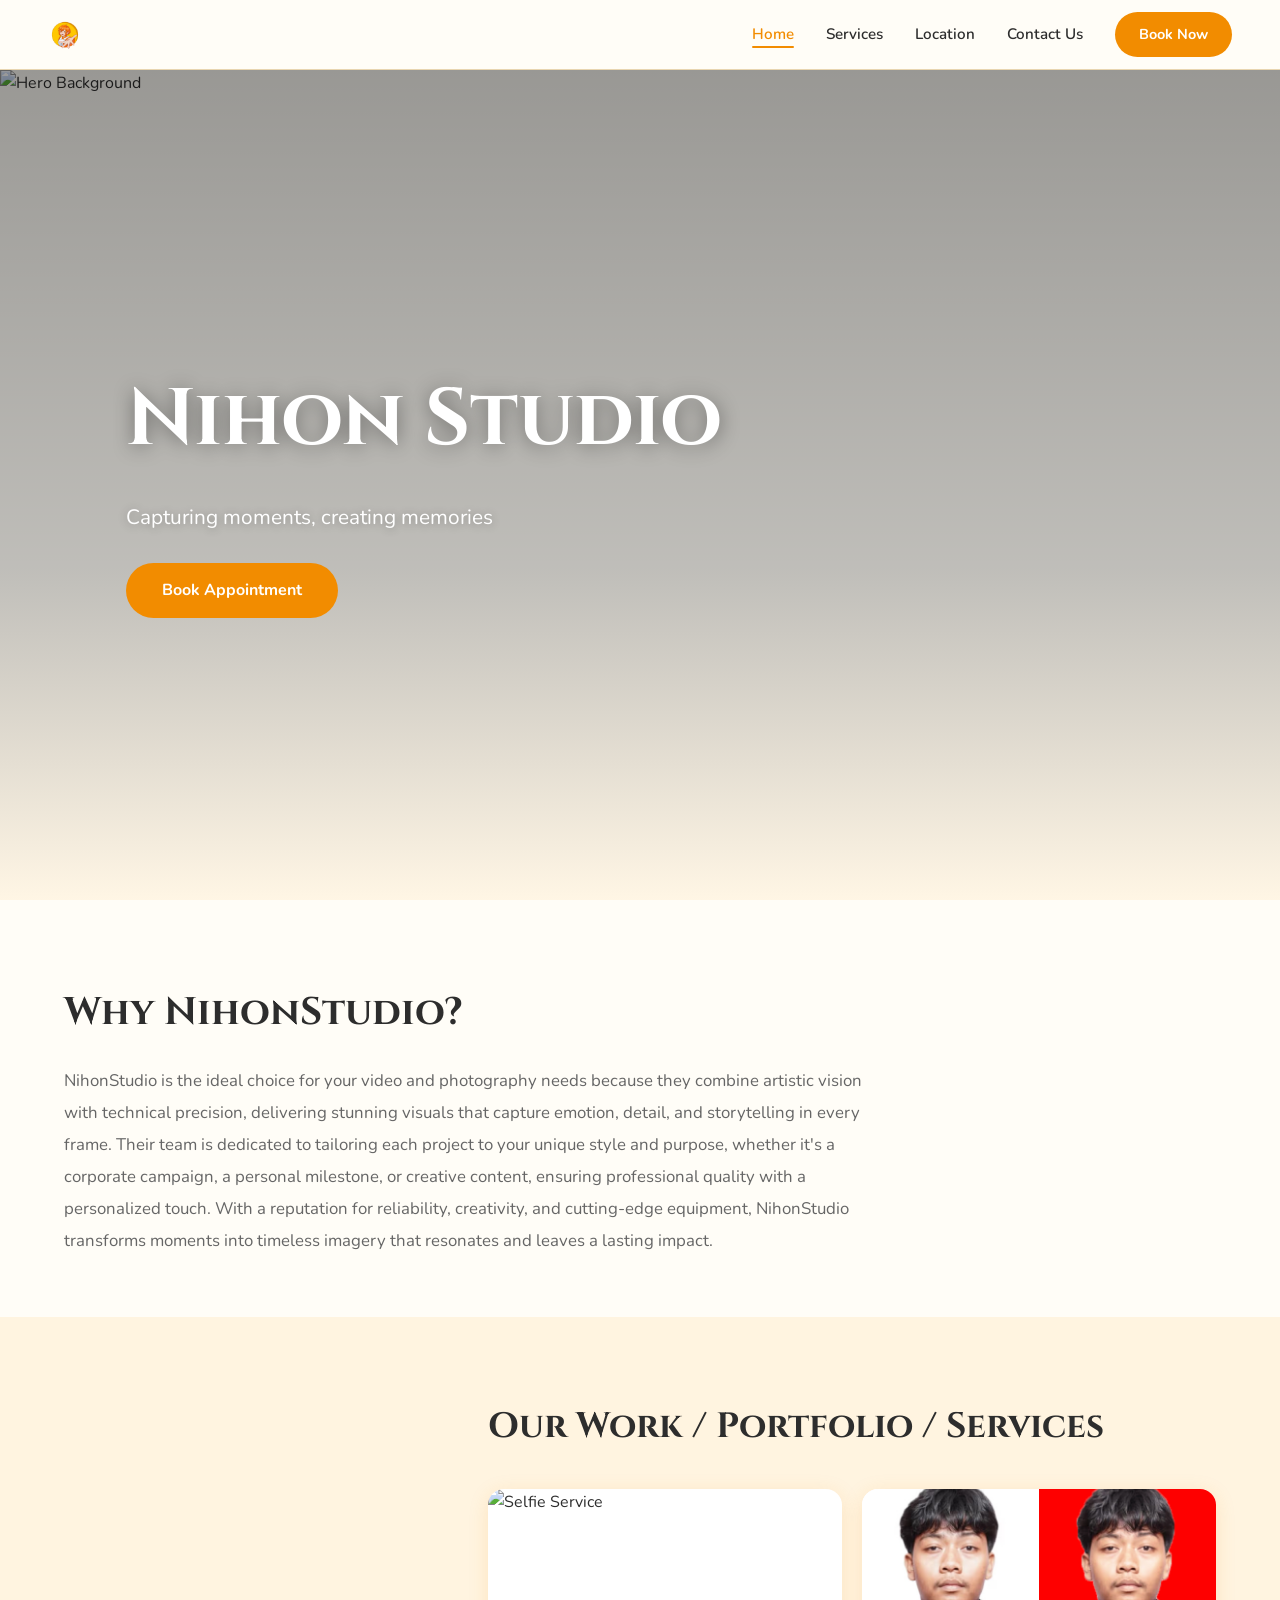
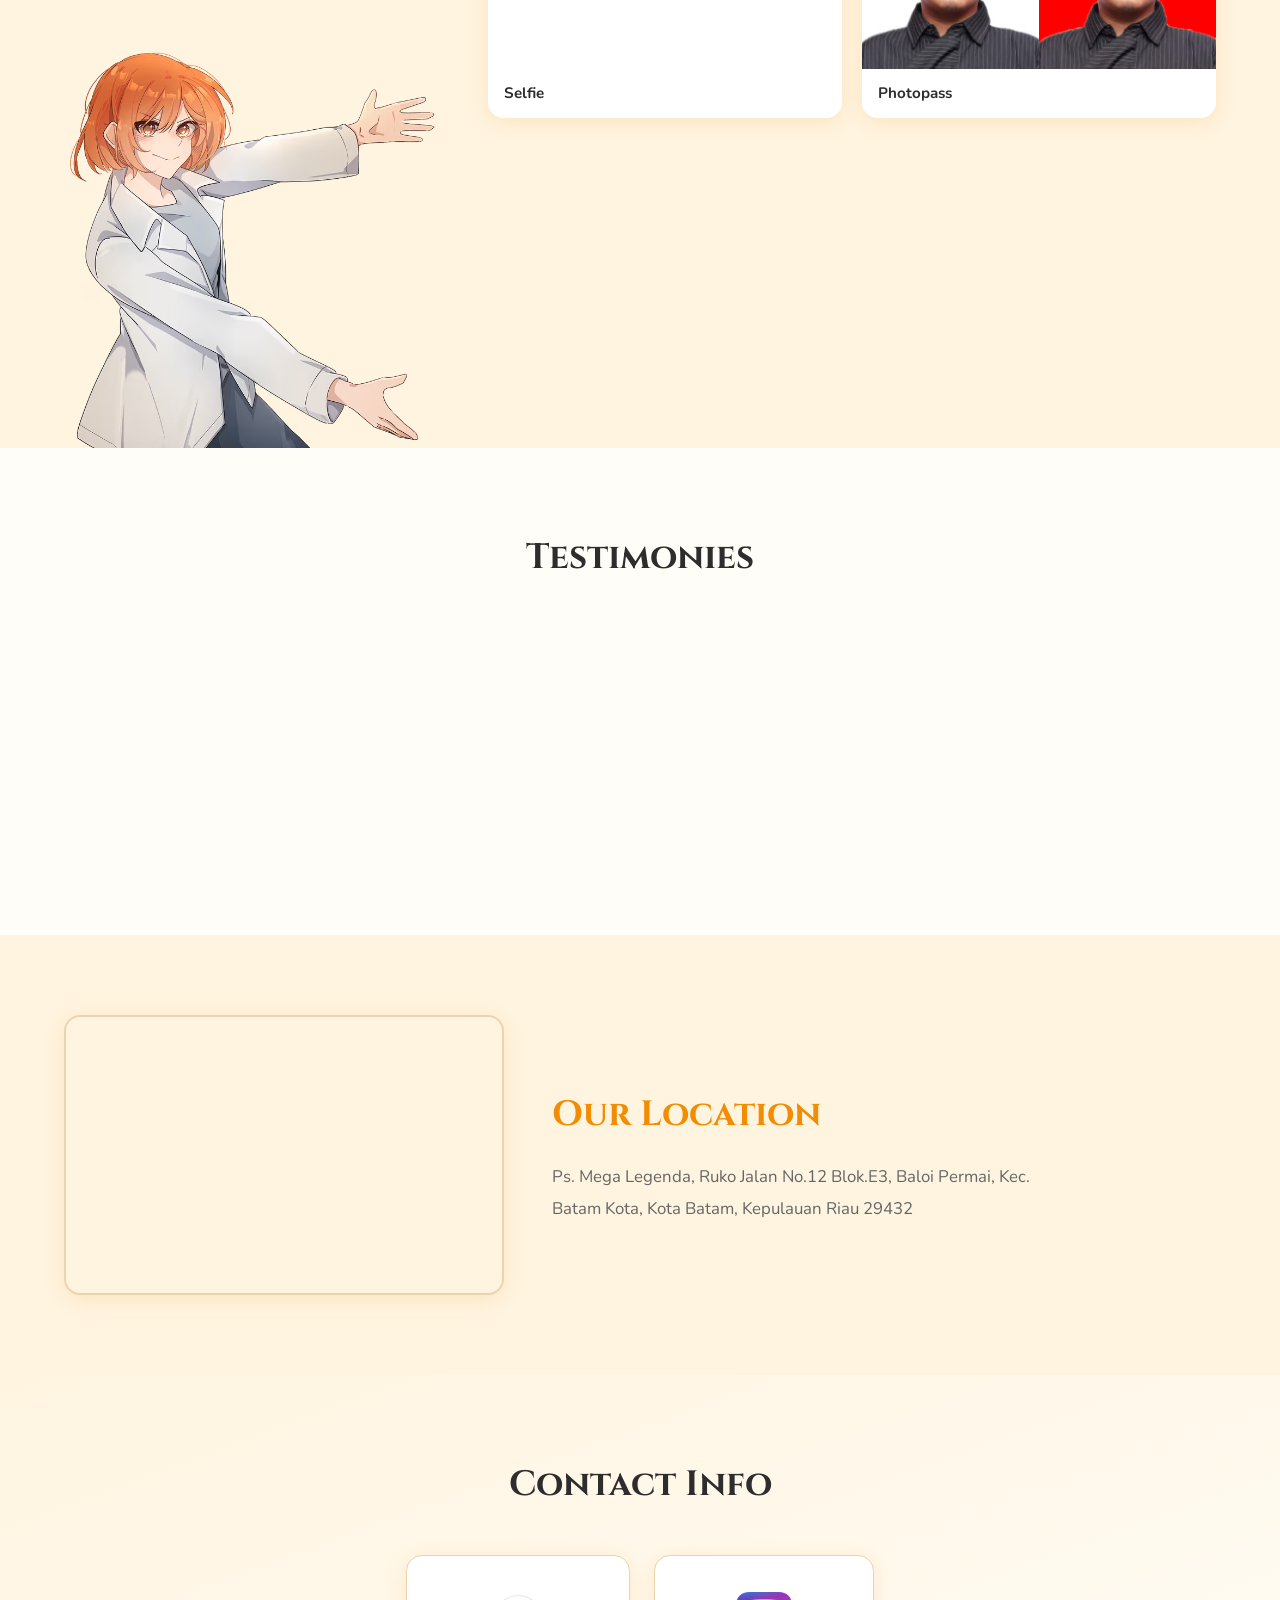
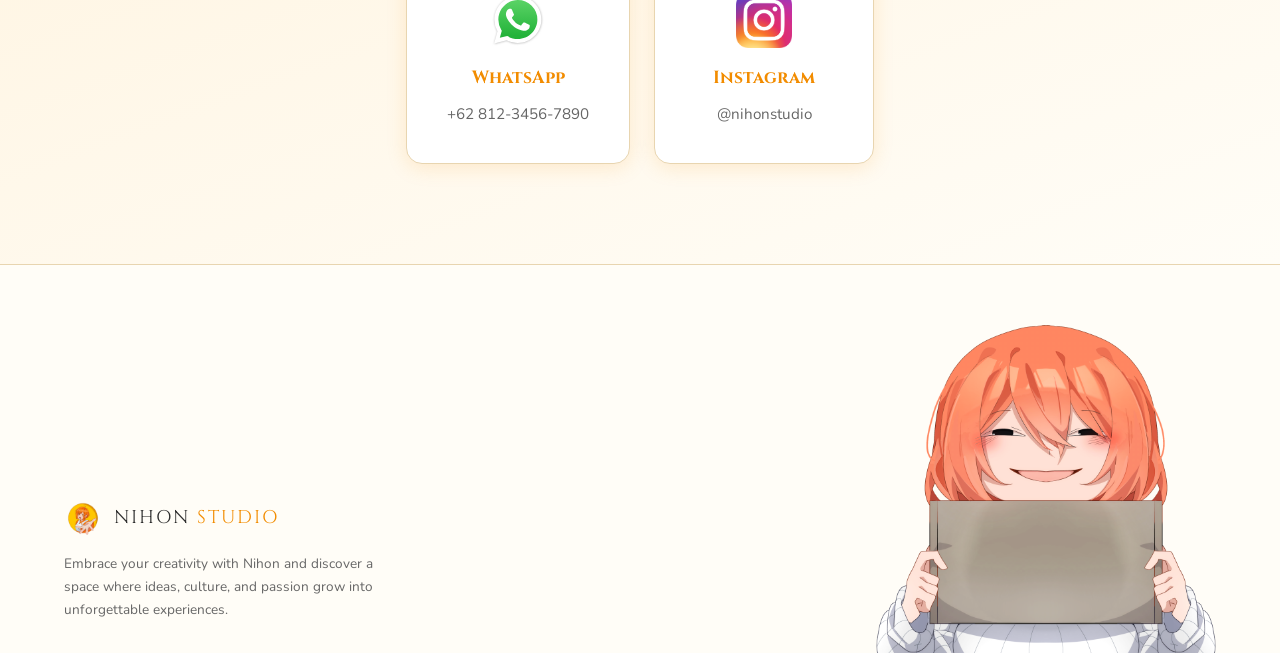
==== commit 863b580c: "update tampilan dan fitur website" ====
--- a/index.html
+++ b/index.html
@@ -5,12 +5,10 @@
   <meta name="viewport" content="width=device-width, initial-scale=1.0" />
   <title>Nihon Studio</title>
 
-  <!-- Google Fonts -->
   <link rel="preconnect" href="https://fonts.googleapis.com" />
   <link rel="preconnect" href="https://fonts.gstatic.com" crossorigin />
   <link href="https://fonts.googleapis.com/css2?family=Cinzel:wght@700&family=Nunito:wght@400;600;700&display=swap" rel="stylesheet" />
 
-  <!-- CSS Files -->
   <link rel="stylesheet" href="css/style.css" />
   <link rel="stylesheet" href="css/navbar.css" />
   <link rel="stylesheet" href="css/home.css" />
@@ -21,22 +19,18 @@
 </head>
 <body>
 
-  <!-- ========== NAVBAR ========== -->
   <nav class="navbar" id="navbar">
     <div class="nav-container">
       <a href="#" class="nav-logo">
-        <!-- Ganti src dengan path logo kamu, contoh: assets/img/logo.png -->
         <img src="assets/img/logo.png" alt="Nihon Studio Logo" class="logo-img" />
       </a>
 
-      <!-- Hamburger Button (Mobile) -->
       <button class="hamburger" id="hamburger" aria-label="Toggle menu">
         <span></span>
         <span></span>
         <span></span>
       </button>
 
-      <!-- Nav Links -->
       <ul class="nav-links" id="nav-links">
         <li><a href="#home" class="nav-link active">Home</a></li>
         <li><a href="#services" class="nav-link">Services</a></li>
@@ -47,9 +41,8 @@
     </div>
   </nav>
 
-  <!-- ========== SECTION: HERO ========== -->
+  <!-- HERO -->
   <section class="hero" id="home">
-    <!-- Ganti src dengan gambar hero kamu, contoh: assets/img/hero-bg.jpg -->
     <img src="assets/img/hero-bg.jpg" alt="Hero Background" class="hero-bg-img" />
     <div class="hero-overlay"></div>
 
@@ -60,7 +53,7 @@
     </div>
   </section>
 
-  <!-- ========== SECTION: WHY NIHON STUDIO ========== -->
+  <!--  ABOUT -->
   <section class="about" id="about">
     <div class="container">
       <h2 class="section-title">Why NihonStudio?</h2>
@@ -76,37 +69,28 @@
     </div>
   </section>
 
-  <!-- ========== SECTION: PORTFOLIO & SERVICES ========== -->
+  <!-- SERVICES  -->
   <section class="portfolio-services" id="services">
     <div class="container">
-      <!-- Karakter samping kiri -->
-      <!-- Ganti src dengan gambar karakter, contoh: assets/img/character-point.png -->
       <img src="assets/img/character-point.png" alt="Character" class="section-character" />
 
       <div class="ps-content">
         <h2 class="section-title" id="portfolio">Our Work / Portfolio / Services</h2>
         <div class="portfolio-grid">
-          <!-- Card 1 -->
           <div class="portfolio-card">
-            <!-- Ganti src dengan foto portofolio, contoh: assets/img/portfolio-selfie.jpg -->
             <img src="assets/img/portfolio-selfie.png" alt="Selfie Service" />
             <p class="card-label">Selfie</p>
           </div>
-          <!-- Card 2 -->
           <div class="portfolio-card">
-            <!-- Ganti src dengan foto portofolio, contoh: assets/img/portfolio-photopass.jpg -->
             <img src="assets/img/portfolio-photopass.jpeg" alt="Photopass Service" />
             <p class="card-label">Photopass</p>
           </div>
-          <!-- Card 3 -->
           <div class="portfolio-card">
-            <!-- Ganti src dengan foto portofolio, contoh: assets/img/portfolio-3.jpg -->
             <img src="assets/img/portfolio-3.jpeg" alt="Professional" />
             <p class="card-label">Professional</p>
           </div>
           <!-- Card 4 -->
           <div class="portfolio-card">
-            <!-- Ganti src dengan foto portofolio, contoh: assets/img/portfolio-4.jpg -->
             <img src="assets/img/portfolio-4.jpeg" alt="Event" />
             <p class="card-label">Event</p>
           </div>
@@ -115,22 +99,19 @@
     </div>
   </section>
 
-  <!-- ========== SECTION: TESTIMONIES ========== -->
+  <!--  TESTIMONIES-->
   <section class="testimonies" id="testimonies">
     <div class="container">
       <h2 class="section-title">Testimonies</h2>
       <div class="testi-grid">
-        <!-- Testimony 1 -->
         <div class="testi-card">
           <h4>Andi Pratama</h4>
           <p>"Gilaa hasil fotonya bagus banget, nggak nyangka bisa sekeren ini! Fotografernya asik, nggak bikin awkward sama sekali. Recommended banget deh buat kalian yang mau foto!"</p>
         </div>
-        <!-- Testimony 2 -->
         <div class="testi-card">
           <h4>Sari Dewi</h4>
           <p>"Jujur awalnya ragu, tapi ternyata worth it banget! Semua momen acara ke-capture dengan cakep. Tim Nihon Studio beneran ngerti angle yang bagus."</p>
         </div>
-        <!-- Testimony 3 -->
         <div class="testi-card">
           <h4>Raynaldo</h4>
           <p>"Vibes-nya dapet banget, hasil fotonya langsung auto jadi feed Instagram! Prosesnya fun, nggak kaku. Kalau mau foto aesthetic wajib kesini!"</p>
@@ -139,10 +120,9 @@
     </div>
   </section>
 
-  <!-- ========== SECTION: LOCATION ========== -->
+  <!-- LOCATION-->
   <section class="location" id="location">
-    <div class="container location-container">
-      <!-- Ganti src iframe dengan embed Google Maps lokasi kamu -->  
+    <div class="container location-container"> 
       <div class="map-wrapper">
         <iframe
           src="https://www.google.com/maps/embed?pb=!1m18!1m12!1m3!1d3988.0!2d104.0605155!3d1.1021342!2m3!1f0!2f0!3f0!3m2!1i1024!2i768!4f13.1!3m3!1m2!1s0x31d9890039c33c35%3A0xaa52d739529e3c97!2sNihon%20Studio!5e0!3m2!1sen!2sid!4v1234567890"
@@ -159,77 +139,35 @@
     </div>
   </section>
 
-  <!-- ========== SECTION: CONTACT ========== -->
-  <section class="contact" id="contact">
-    <div class="container">
-      <h2 class="section-title">Ask Us Your Questions</h2>
+<!-- ========== SECTION: CONTACT ========== -->
+<section class="contact" id="contact">
+  <div class="container">
+    <h2 class="section-title">Contact Info</h2>
 
-      <!-- Step Indicator -->
-      <div class="step-indicator">
-        <div class="step active">
-          <span class="step-num">1</span>
-          <span class="step-label">Information</span>
-        </div>
-        <div class="step-line"></div>
-        <div class="step">
-          <span class="step-num">2</span>
-          <span class="step-label">Questions</span>
-        </div>
-        <div class="step-line"></div>
-        <div class="step">
-          <span class="step-num">3</span>
-          <span class="step-label">Send</span>
-        </div>
+    <div class="contact-info-cards">
+
+      <!-- WhatsApp -->
+      <div class="contact-info-card">
+        <img src="assets/img/logo-wa.svg" alt="WhatsApp" class="contact-logo" />
+        <h4>WhatsApp</h4>
+        <p>+62 812-3456-7890</p>
       </div>
 
-      <!-- Form Step 1: Informasi -->
-      <div class="form-step active" id="step-1">
-        <div class="form-group">
-          <label for="name">Name</label>
-          <input type="text" id="name" placeholder="Your name" />
-        </div>
-        <div class="form-group">
-          <label for="email">Email</label>
-          <input type="email" id="email" placeholder="Your email" />
-        </div>
-        <div class="form-group">
-          <label for="phone">Phone Number</label>
-          <input type="tel" id="phone" placeholder="Your phone number" />
-        </div>
-        <button class="btn-next" id="btn-next-1">Next</button>
-      </div>
-
-      <!-- Form Step 2: Pertanyaan -->
-      <div class="form-step" id="step-2">
-        <div class="form-group">
-          <label for="question">Your Question</label>
-          <textarea id="question" rows="4" placeholder="Type your question here..."></textarea>
-        </div>
-        <div class="form-buttons">
-          <button class="btn-back" id="btn-back-2">Back</button>
-          <button class="btn-next" id="btn-next-2">Next</button>
-        </div>
-      </div>
-
-      <!-- Form Step 3: Kirim -->
-      <div class="form-step" id="step-3">
-        <div class="form-summary" id="form-summary">
-          <!-- Diisi otomatis oleh JS -->
-        </div>
-        <div class="form-buttons">
-          <button class="btn-back" id="btn-back-3">Back</button>
-          <button class="btn-submit" id="btn-submit">Send</button>
-        </div>
+      <!-- Instagram -->
+      <div class="contact-info-card">
+        <img src="assets/img/logo-ig.png" alt="Instagram" class="contact-logo" />
+        <h4>Instagram</h4>
+        <p>@nihonstudio</p>
       </div>
 
     </div>
-  </section>
+  </div>
+</section>
 
-  <!-- ========== FOOTER ========== -->
+  <!-- FOOTER -->
   <footer class="footer">
     <div class="container footer-container">
       <div class="footer-brand">
-        <!-- Baris logo + nama studio sejajar -->
         <div class="footer-brand-top">
           <img src="assets/img/logo.png" alt="Nihon Studio" class="footer-logo" />
           <div class="footer-brand-name">
@@ -238,13 +176,10 @@
         </div>
         <small>Embrace your creativity with Nihon and discover a space where ideas, culture, and passion grow into unforgettable experiences.</small>
       </div>
-      <!-- Karakter footer kanan -->
-      <!-- Ganti src dengan karakter footer kamu, contoh: assets/img/footer-character.png -->
       <img src="assets/img/footer-character.png" alt="Footer Character" class="footer-character" />
     </div>
   </footer>
 
-  <!-- JS Files -->
   <script src="js/main.js"></script>
   <script src="js/navbar.js"></script>
   <script src="js/animation.js"></script>
--- a/css/contact.css
+++ b/css/contact.css
@@ -9,7 +9,7 @@
 }
 
 .contact .container {
-  max-width: 600px;
+  max-width: 800px;
 }
 
 .contact .section-title {
@@ -208,6 +208,58 @@
   font-weight: 700;
 }
 
+/* ========== CONTACT INFO CARDS ========== */
+.contact-info-cards {
+  display: flex;
+  gap: 24px;
+  justify-content: center;
+  flex-wrap: wrap;
+  margin-top: 20px;
+}
+
+.contact-info-card {
+  background: var(--color-white);
+  border-radius: var(--radius-card);
+  padding: 36px 40px;
+  text-align: center;
+  box-shadow: var(--shadow-card);
+  border: 1px solid var(--color-border);
+  min-width: 220px;
+  transition: transform var(--transition), box-shadow var(--transition);
+}
+
+.contact-info-card:hover {
+  transform: translateY(-4px);
+  box-shadow: var(--shadow-hover);
+}
+
+.contact-icon {
+  font-size: 2.5rem;
+  margin-bottom: 12px;
+}
+
+.contact-info-card h4 {
+  font-family: var(--font-heading);
+  font-size: 1.1rem;
+  color: var(--color-primary);
+  margin-bottom: 8px;
+}
+
+.contact-info-card p {
+  color: var(--color-text-muted);
+  font-size: 0.95rem;
+  margin-bottom: 0;
+}
+
+/* Logo WA / IG */
+.contact-logo {
+  width: 56px;
+  height: 56px;
+  object-fit: contain;
+  margin: 0 auto 16px;
+  display: block;
+}
+
 /* ========== FOOTER ========== */
 .footer {
   background: var(--color-bg);
@@ -273,7 +325,7 @@
 
 /* Karakter footer di kanan bawah */
 .footer-character {
-  height: clamp(200px, 32vw, 290px);
+  height: clamp(200px, 32vw, 340px);
   width: auto;
   object-fit: contain;
   align-self: flex-end;
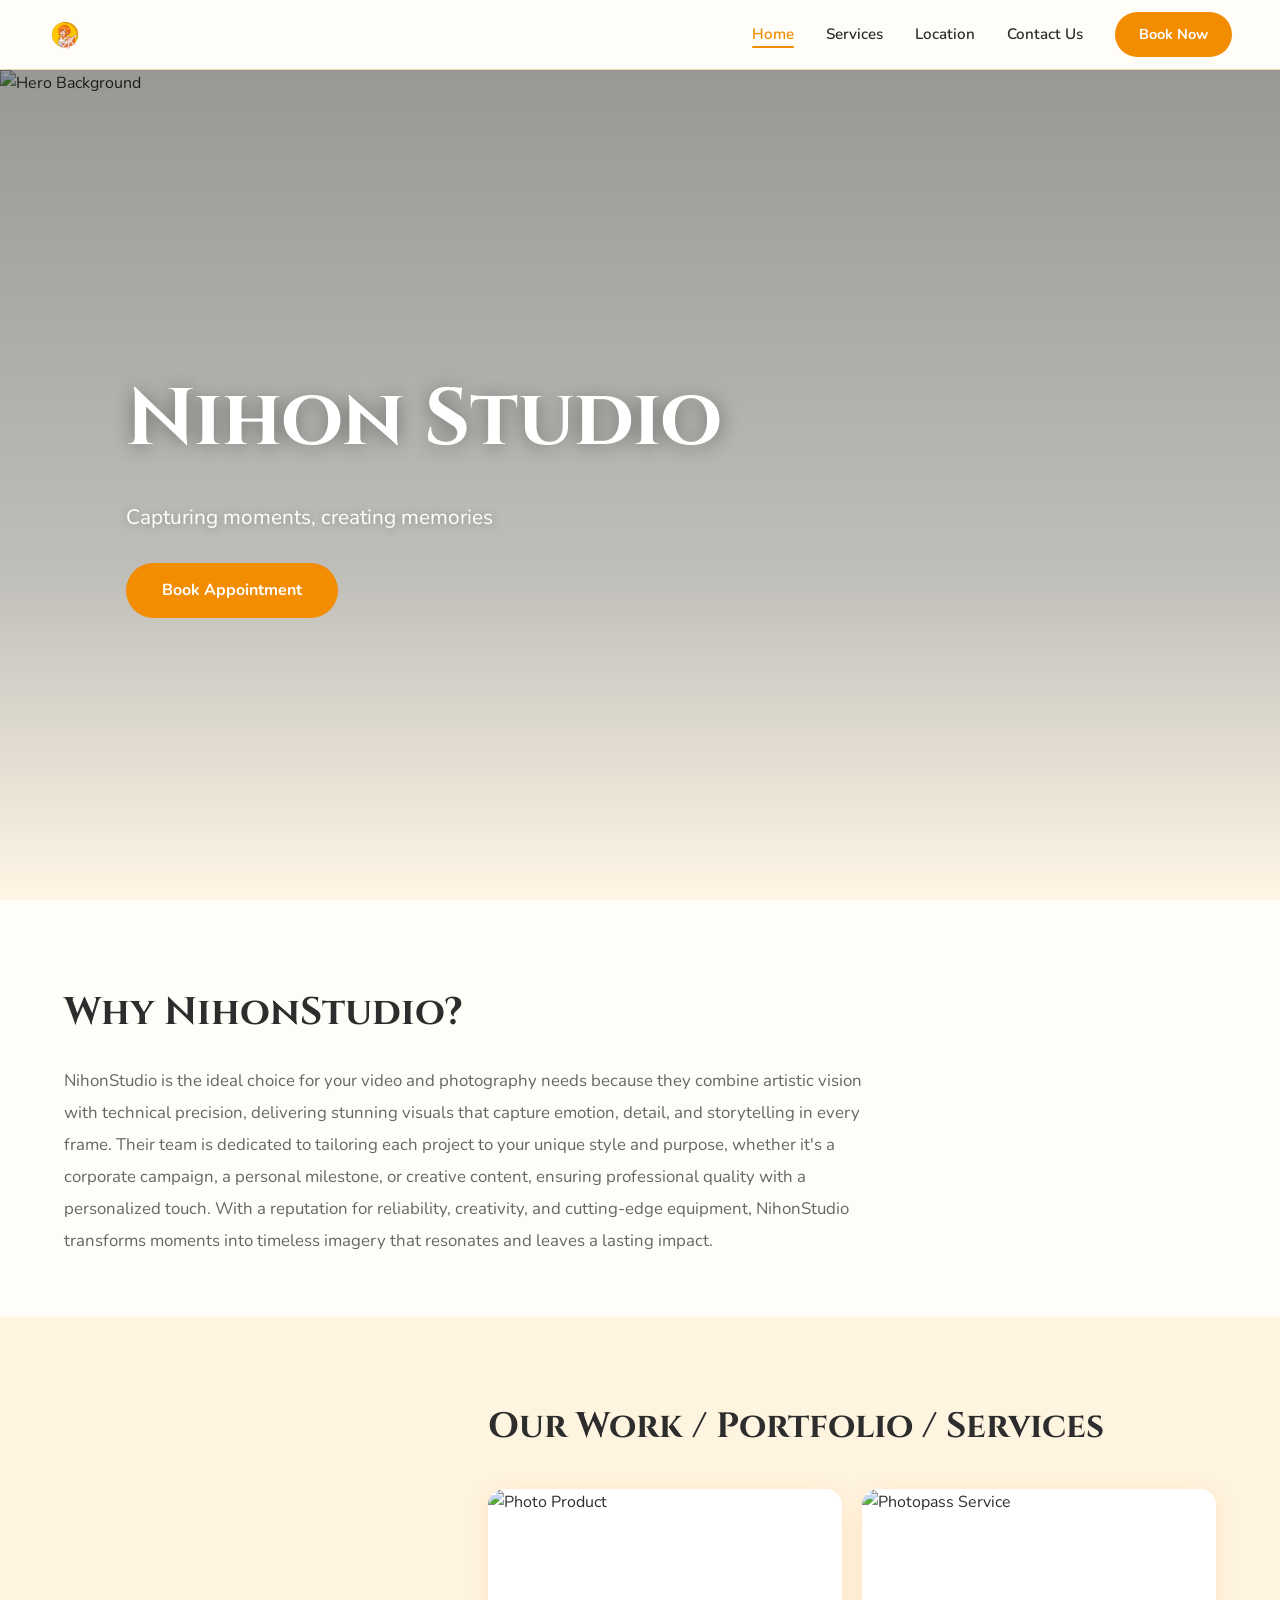
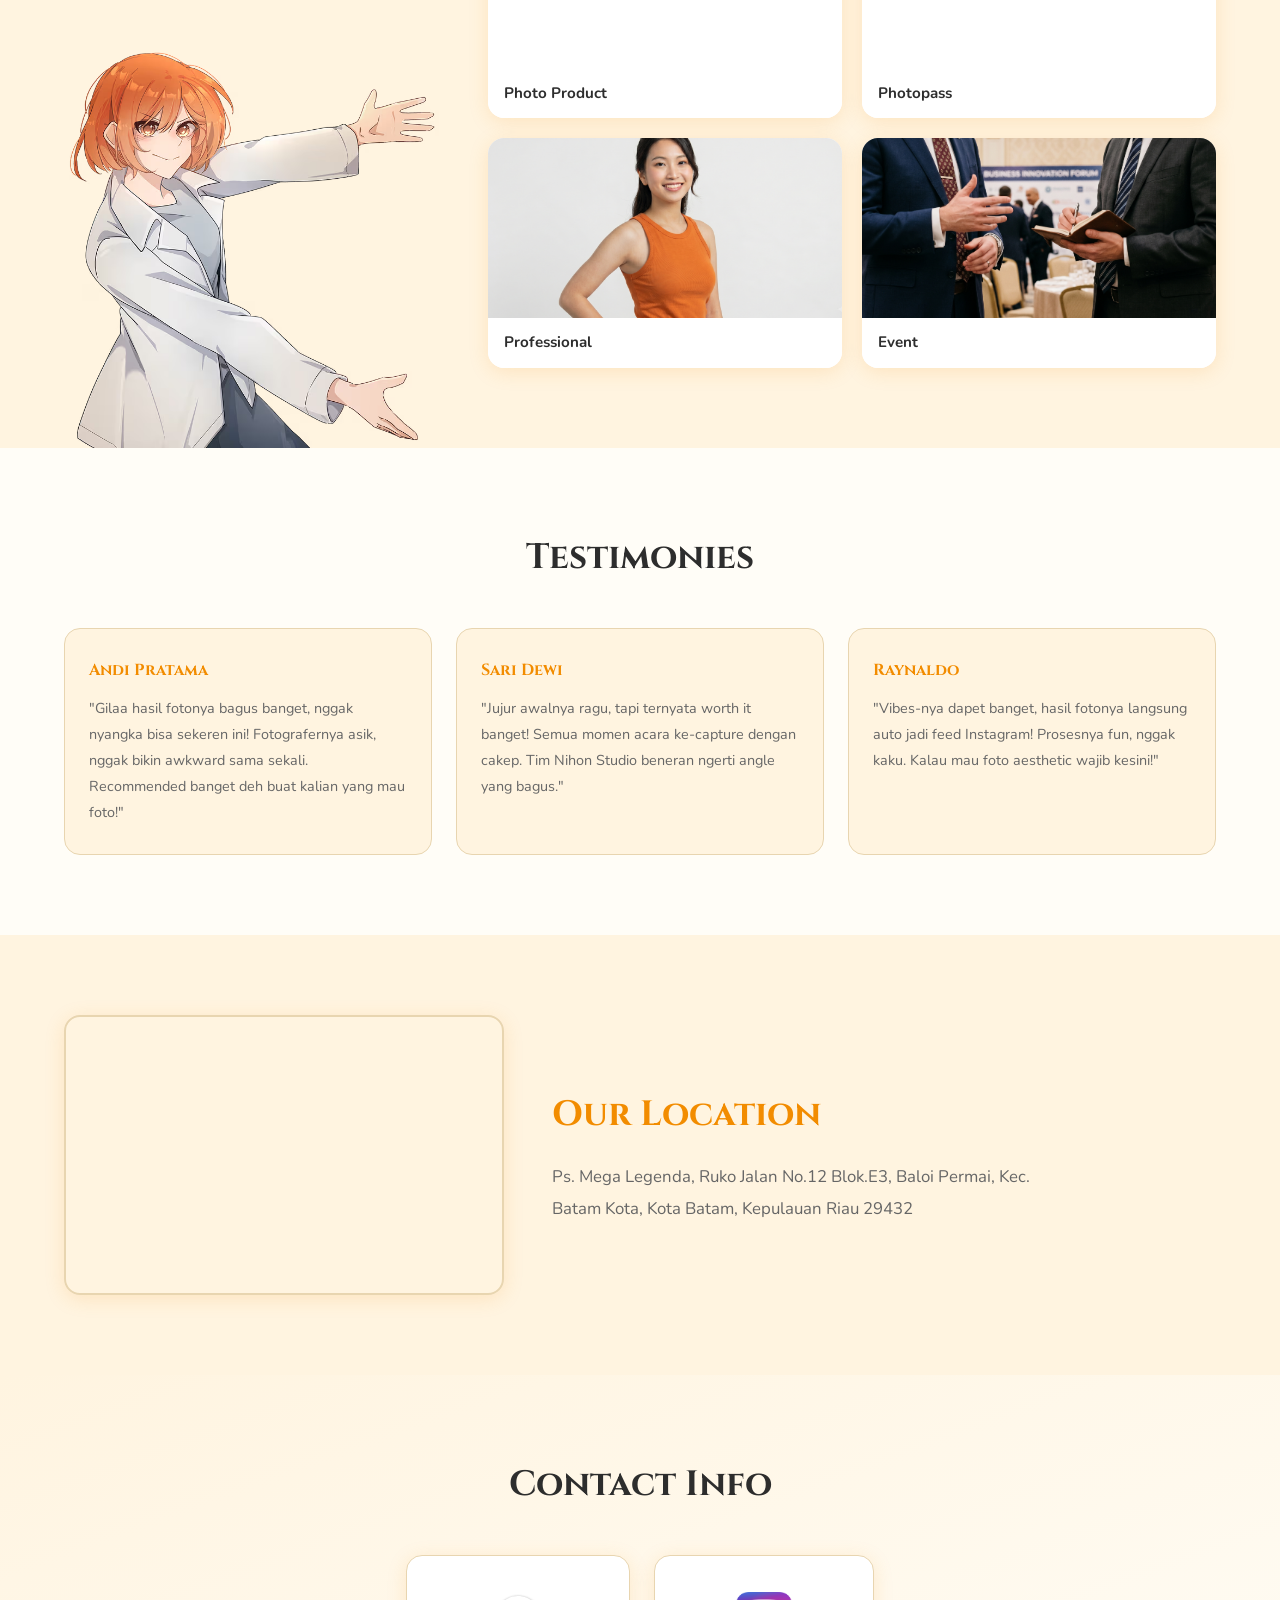
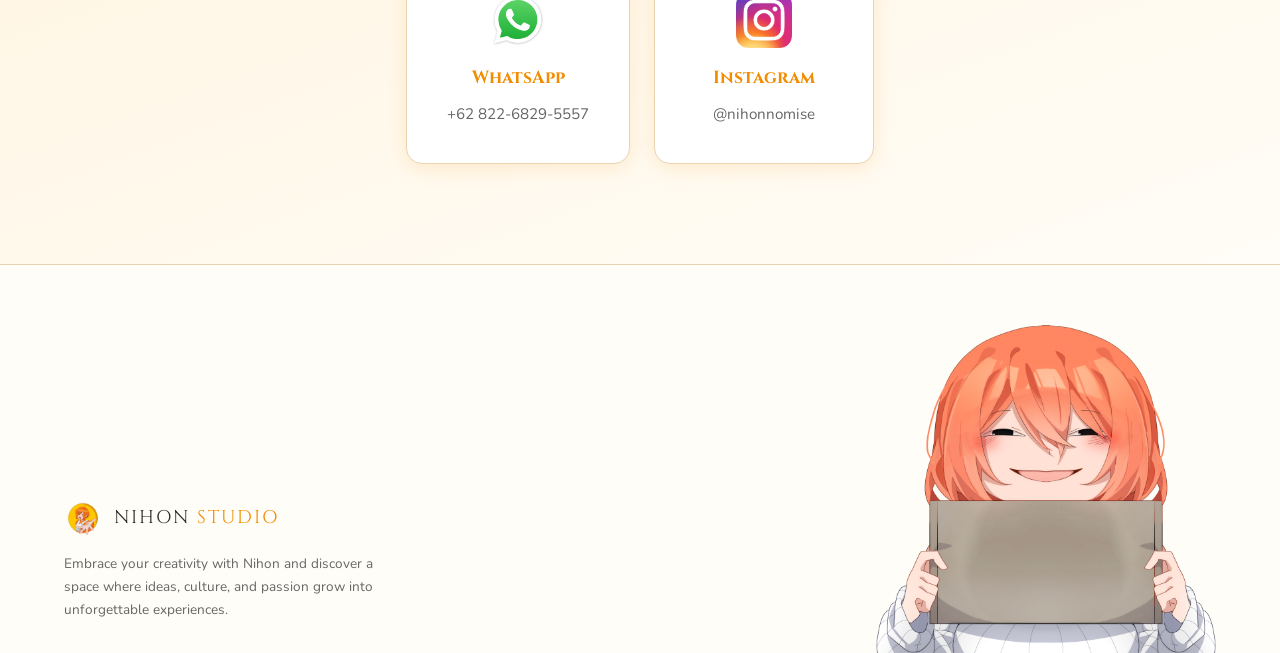
==== commit ba2b7091: "final version - semua perubahan booking dan tampilan" ====
--- a/index.html
+++ b/index.html
@@ -78,20 +78,20 @@
         <h2 class="section-title" id="portfolio">Our Work / Portfolio / Services</h2>
         <div class="portfolio-grid">
           <div class="portfolio-card">
-            <img src="assets/img/portfolio-selfie.png" alt="Selfie Service" />
-            <p class="card-label">Selfie</p>
+            <img src="assets/img/portfolio-selfie.jpg" alt="Photo Product" />
+            <p class="card-label">Photo Product</p>
           </div>
           <div class="portfolio-card">
-            <img src="assets/img/portfolio-photopass.jpeg" alt="Photopass Service" />
+            <img src="assets/img/portfolio-photopass.png" alt="Photopass Service" />
             <p class="card-label">Photopass</p>
           </div>
           <div class="portfolio-card">
-            <img src="assets/img/portfolio-3.jpeg" alt="Professional" />
+            <img src="assets/img/portfolio-3.png" alt="Professional" />
             <p class="card-label">Professional</p>
           </div>
           <!-- Card 4 -->
           <div class="portfolio-card">
-            <img src="assets/img/portfolio-4.jpeg" alt="Event" />
+            <img src="assets/img/portfolio-4.png" alt="Event" />
             <p class="card-label">Event</p>
           </div>
         </div>
@@ -150,14 +150,14 @@
       <div class="contact-info-card">
         <img src="assets/img/logo-wa.svg" alt="WhatsApp" class="contact-logo" />
         <h4>WhatsApp</h4>
-        <p>+62 812-3456-7890</p>
+        <p>+62 822-6829-5557</p>
       </div>
 
       <!-- Instagram -->
       <div class="contact-info-card">
         <img src="assets/img/logo-ig.png" alt="Instagram" class="contact-logo" />
         <h4>Instagram</h4>
-        <p>@nihonstudio</p>
+        <p>@nihonnomise</p>
       </div>
 
     </div>
